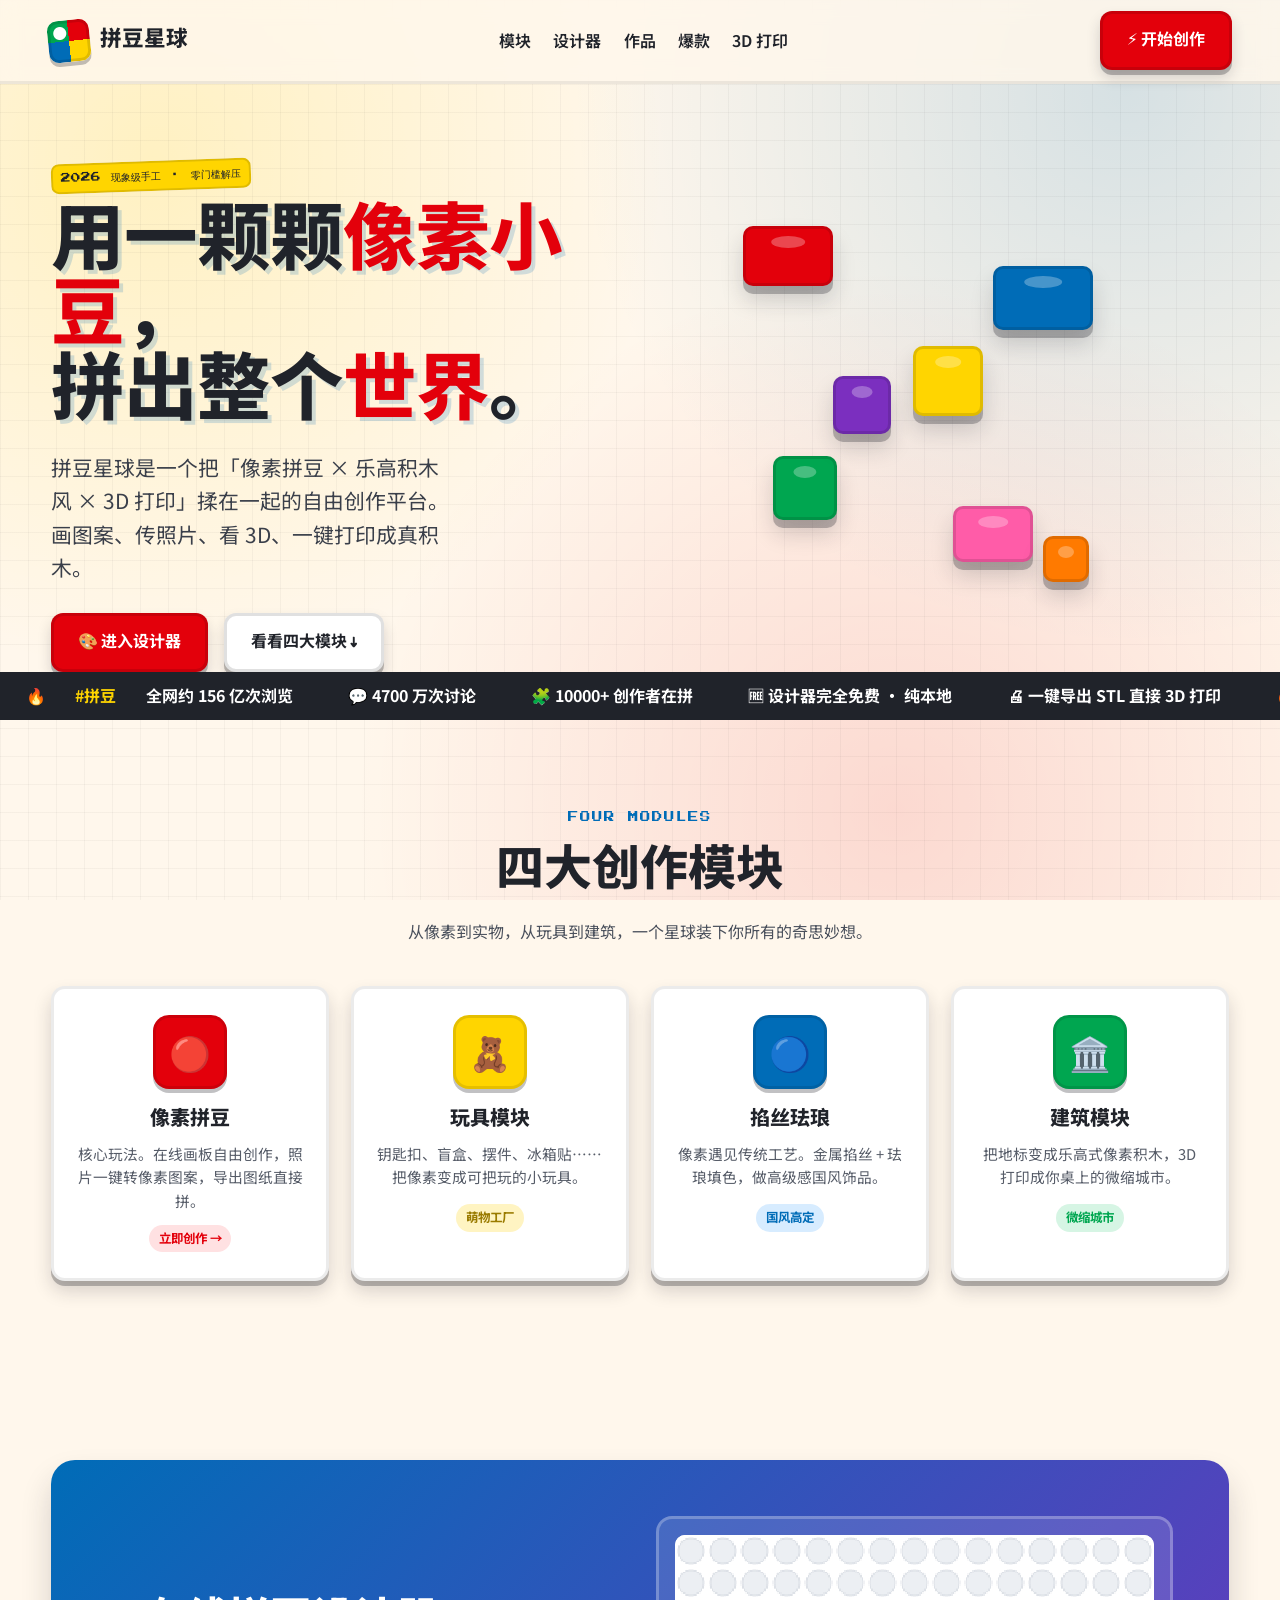
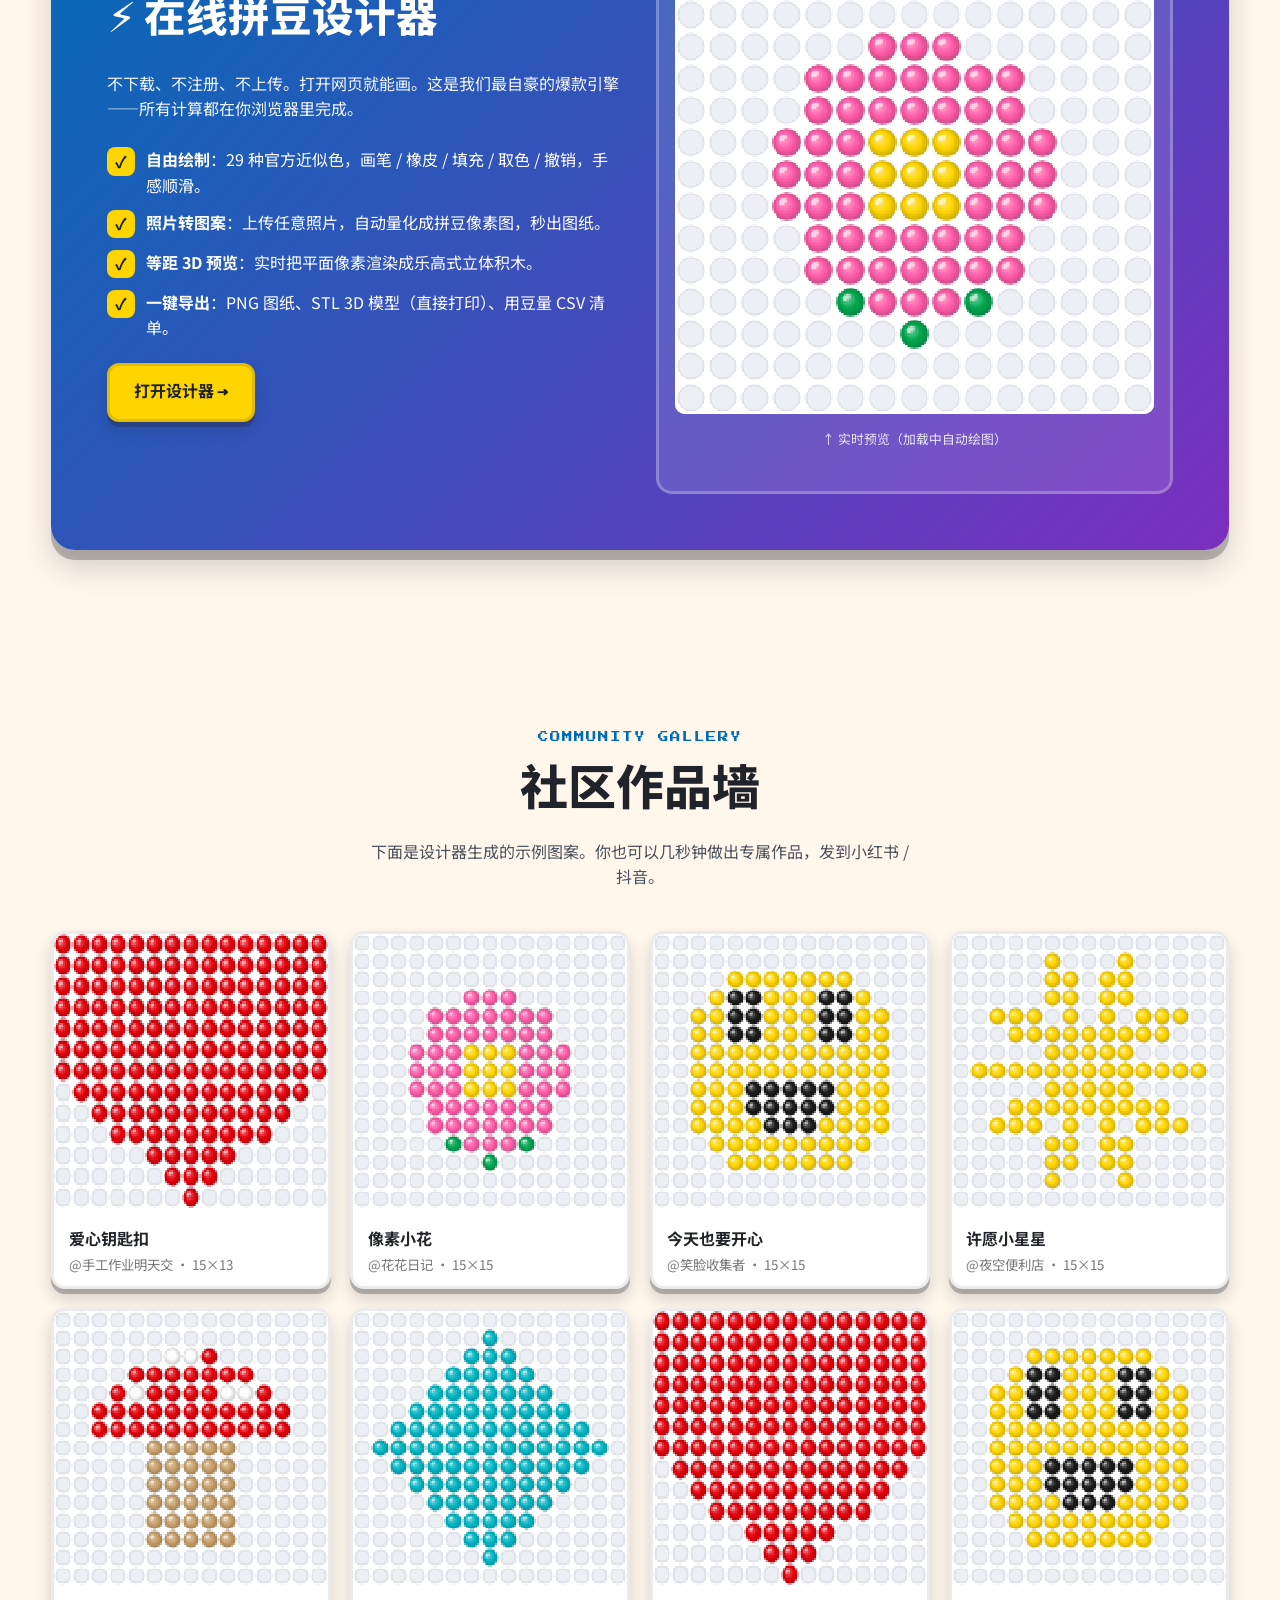
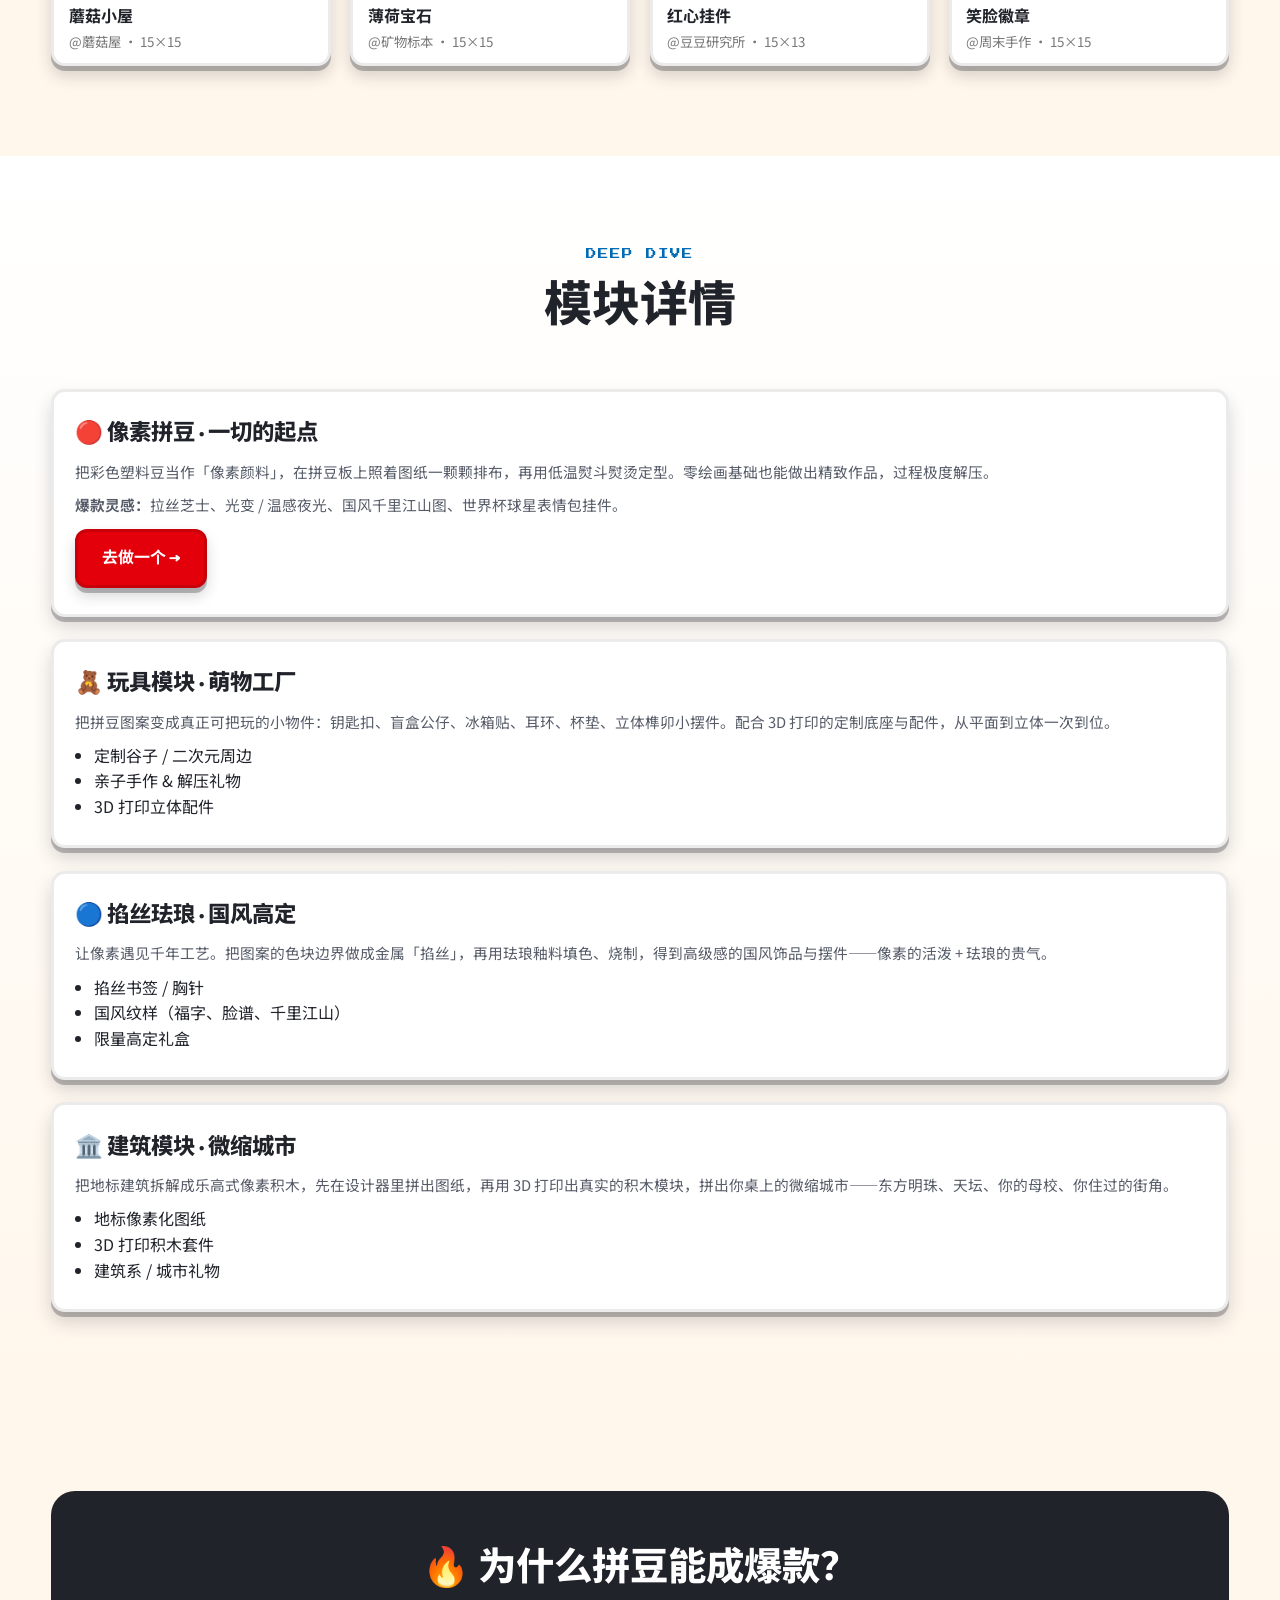
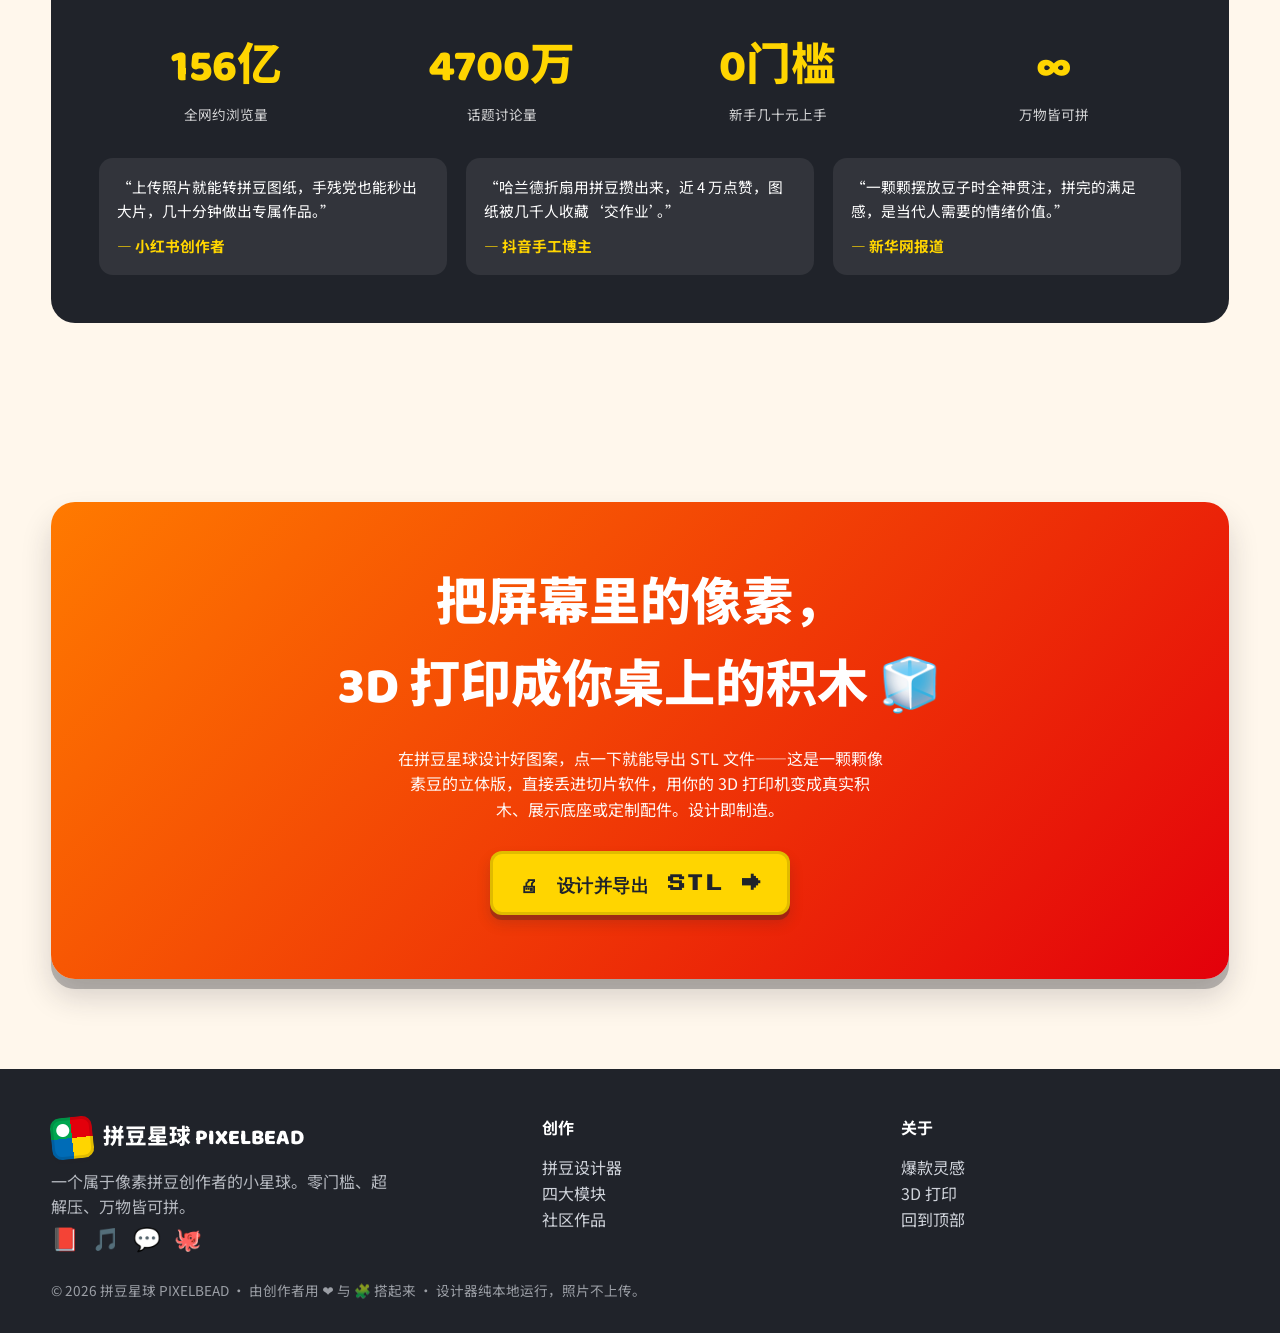
==== index.html @ 4cdd4f9f "add index.html" ====
<!DOCTYPE html>
<html lang="zh-CN">
<head>
<meta charset="UTF-8">
<meta name="viewport" content="width=device-width, initial-scale=1.0">
<title>拼豆星球 PIXELBEAD · 用像素拼出整个世界</title>
<meta name="description" content="拼豆星球是一个像素拼豆 × 乐高积木风 × 3D 打印的创作者社区。在线设计拼豆图案、照片一键转像素、等距 3D 预览、导出 STL 直接 3D 打印。零门槛、超解压、万物皆可拼。">
<link rel="stylesheet" href="assets/css/style.css">
</head>
<body>

<!-- 导航 -->
<nav class="nav">
  <a class="brand" href="#top"><span class="logo"></span>拼豆星球</a>
  <div class="nav-links">
    <a href="#modules">模块</a>
    <a href="#designer">设计器</a>
    <a href="#gallery">作品</a>
    <a href="#buzz">爆款</a>
    <a href="#cta">3D 打印</a>
  </div>
  <a class="btn btn-red" href="designer.html">⚡ 开始创作</a>
</nav>

<!-- HERO -->
<header class="hero" id="top">
  <div class="wrap hero-grid">
    <div>
      <span class="hero-badge">2026 现象级手工 · 零门槛解压</span>
      <h1>用一颗颗<span class="hl">像素小豆</span>，<br>拼出整个<span class="hl">世界</span>。</h1>
      <p class="lead">拼豆星球是一个把「像素拼豆 × 乐高积木风 × 3D 打印」揉在一起的自由创作平台。画图案、传照片、看 3D、一键打印成真积木。</p>
      <div class="hero-cta">
        <a class="btn btn-red" href="designer.html">🎨 进入设计器</a>
        <a class="btn btn-ghost" href="#modules">看看四大模块 ↓</a>
      </div>
    </div>
    <div class="brick-field" aria-hidden="true">
      <div class="brick b1"></div><div class="brick b2"></div><div class="brick b3"></div>
      <div class="brick b4"></div><div class="brick b5"></div><div class="brick b6"></div>
      <div class="brick b7"></div>
    </div>
  </div>
</header>

<!-- 滚动数据条 -->
<div class="marquee">
  <div class="track">
    <span>🔥 <span class="hot">#拼豆</span> 全网约 156 亿次浏览</span>
    <span>💬 4700 万次讨论</span>
    <span>🧩 10000+ 创作者在拼</span>
    <span>🆓 设计器完全免费 · 纯本地</span>
    <span>🖨 一键导出 STL 直接 3D 打印</span>
    <span>🔥 <span class="hot">#拼豆</span> 全网约 156 亿次浏览</span>
    <span>💬 4700 万次讨论</span>
    <span>🧩 10000+ 创作者在拼</span>
    <span>🆓 设计器完全免费 · 纯本地</span>
    <span>🖨 一键导出 STL 直接 3D 打印</span>
  </div>
</div>

<!-- 四大模块 -->
<section id="modules">
  <div class="wrap">
    <div class="sec-head">
      <div class="kicker">FOUR MODULES</div>
      <h2>四大创作模块</h2>
      <p>从像素到实物，从玩具到建筑，一个星球装下你所有的奇思妙想。</p>
    </div>
    <div class="modules">
      <a class="module m-pixel" href="designer.html">
        <div class="ico">🔴</div>
        <h3>像素拼豆</h3>
        <p>核心玩法。在线画板自由创作，照片一键转像素图案，导出图纸直接拼。</p>
        <span class="tag">立即创作 →</span>
      </a>
      <a class="module m-toy" href="#detail-toy">
        <div class="ico">🧸</div>
        <h3>玩具模块</h3>
        <p>钥匙扣、盲盒、摆件、冰箱贴……把像素变成可把玩的小玩具。</p>
        <span class="tag">萌物工厂</span>
      </a>
      <a class="module m-cloisonne" href="#detail-cloisonne">
        <div class="ico">🔵</div>
        <h3>掐丝珐琅</h3>
        <p>像素遇见传统工艺。金属掐丝 + 珐琅填色，做高级感国风饰品。</p>
        <span class="tag">国风高定</span>
      </a>
      <a class="module m-arch" href="#detail-arch">
        <div class="ico">🏛️</div>
        <h3>建筑模块</h3>
        <p>把地标变成乐高式像素积木，3D 打印成你桌上的微缩城市。</p>
        <span class="tag">微缩城市</span>
      </a>
    </div>
  </div>
</section>

<!-- 设计器预告 -->
<section id="designer">
  <div class="wrap">
    <div class="teaser">
      <div>
        <h2>⚡ 在线拼豆设计器</h2>
        <p>不下载、不注册、不上传。打开网页就能画。这是我们最自豪的爆款引擎——所有计算都在你浏览器里完成。</p>
        <ul class="feat">
          <li><span class="ck">✓</span><div><b>自由绘制</b>：29 种官方近似色，画笔 / 橡皮 / 填充 / 取色 / 撤销，手感顺滑。</div></li>
          <li><span class="ck">✓</span><div><b>照片转图案</b>：上传任意照片，自动量化成拼豆像素图，秒出图纸。</div></li>
          <li><span class="ck">✓</span><div><b>等距 3D 预览</b>：实时把平面像素渲染成乐高式立体积木。</div></li>
          <li><span class="ck">✓</span><div><b>一键导出</b>：PNG 图纸、STL 3D 模型（直接打印）、用豆量 CSV 清单。</div></li>
        </ul>
        <a class="btn btn-yellow" href="designer.html" style="margin-top:1.4rem">打开设计器 →</a>
      </div>
      <div class="mock">
        <canvas id="teaserCanvas" width="300" height="300"></canvas>
        <p style="text-align:center;font-size:.8rem;opacity:.85;margin-top:.5rem">↑ 实时预览（加载中自动绘图）</p>
      </div>
    </div>
  </div>
</section>

<!-- 画廊 -->
<section id="gallery">
  <div class="wrap">
    <div class="sec-head">
      <div class="kicker">COMMUNITY GALLERY</div>
      <h2>社区作品墙</h2>
      <p>下面是设计器生成的示例图案。你也可以几秒钟做出专属作品，发到小红书 / 抖音。</p>
    </div>
    <div class="gallery" id="gallery-grid"></div>
  </div>
</section>

<!-- 模块详情 -->
<section id="detail" style="background:linear-gradient(180deg,#fff,#fff7ec);">
  <div class="wrap">
    <div class="sec-head"><div class="kicker">DEEP DIVE</div><h2>模块详情</h2></div>

    <div class="module" id="detail-pixel" style="text-align:left;margin-bottom:1.4rem">
      <h3 style="font-family:var(--font-disp);font-size:1.4rem">🔴 像素拼豆 · 一切的起点</h3>
      <p style="min-height:auto">把彩色塑料豆当作「像素颜料」，在拼豆板上照着图纸一颗颗排布，再用低温熨斗熨烫定型。零绘画基础也能做出精致作品，过程极度解压。</p>
      <p style="min-height:auto;margin-top:.6rem"><b>爆款灵感：</b>拉丝芝士、光变 / 温感夜光、国风千里江山图、世界杯球星表情包挂件。</p>
      <a class="btn btn-red" href="designer.html" style="margin-top:.8rem">去做一个 →</a>
    </div>

    <div class="module" id="detail-toy" style="text-align:left;margin-bottom:1.4rem">
      <h3 style="font-family:var(--font-disp);font-size:1.4rem">🧸 玩具模块 · 萌物工厂</h3>
      <p style="min-height:auto">把拼豆图案变成真正可把玩的小物件：钥匙扣、盲盒公仔、冰箱贴、耳环、杯垫、立体榫卯小摆件。配合 3D 打印的定制底座与配件，从平面到立体一次到位。</p>
      <ul style="margin:.6rem 0 0 1.2rem"><li>定制谷子 / 二次元周边</li><li>亲子手作 & 解压礼物</li><li>3D 打印立体配件</li></ul>
    </div>

    <div class="module" id="detail-cloisonne" style="text-align:left;margin-bottom:1.4rem">
      <h3 style="font-family:var(--font-disp);font-size:1.4rem">🔵 掐丝珐琅 · 国风高定</h3>
      <p style="min-height:auto">让像素遇见千年工艺。把图案的色块边界做成金属「掐丝」，再用珐琅釉料填色、烧制，得到高级感的国风饰品与摆件——像素的活泼 + 珐琅的贵气。</p>
      <ul style="margin:.6rem 0 0 1.2rem"><li>掐丝书签 / 胸针</li><li>国风纹样（福字、脸谱、千里江山）</li><li>限量高定礼盒</li></ul>
    </div>

    <div class="module" id="detail-arch" style="text-align:left">
      <h3 style="font-family:var(--font-disp);font-size:1.4rem">🏛️ 建筑模块 · 微缩城市</h3>
      <p style="min-height:auto">把地标建筑拆解成乐高式像素积木，先在设计器里拼出图纸，再用 3D 打印出真实的积木模块，拼出你桌上的微缩城市——东方明珠、天坛、你的母校、你住过的街角。</p>
      <ul style="margin:.6rem 0 0 1.2rem"><li>地标像素化图纸</li><li>3D 打印积木套件</li><li>建筑系 / 城市礼物</li></ul>
    </div>
  </div>
</section>

<!-- 社媒爆款 -->
<section id="buzz">
  <div class="wrap">
    <div class="buzz">
      <h2>🔥 为什么拼豆能成爆款？</h2>
      <div class="stats">
        <div><div class="num">156亿</div><div class="lbl">全网约浏览量</div></div>
        <div><div class="num">4700万</div><div class="lbl">话题讨论量</div></div>
        <div><div class="num">0门槛</div><div class="lbl">新手几十元上手</div></div>
        <div><div class="num">∞</div><div class="lbl">万物皆可拼</div></div>
      </div>
      <div class="quotes">
        <div class="quote">“上传照片就能转拼豆图纸，手残党也能秒出大片，几十分钟做出专属作品。”<div class="who">— 小红书创作者</div></div>
        <div class="quote">“哈兰德折扇用拼豆攒出来，近 4 万点赞，图纸被几千人收藏‘交作业’。”<div class="who">— 抖音手工博主</div></div>
        <div class="quote">“一颗颗摆放豆子时全神贯注，拼完的满足感，是当代人需要的情绪价值。”<div class="who">— 新华网报道</div></div>
      </div>
    </div>
  </div>
</section>

<!-- CTA / 3D 打印 -->
<section id="cta" class="cta">
  <div class="wrap">
    <div class="cta-box">
      <h2>把屏幕里的像素，<br>3D 打印成你桌上的积木 🧊</h2>
      <p>在拼豆星球设计好图案，点一下就能导出 STL 文件——这是一颗颗像素豆的立体版，直接丢进切片软件，用你的 3D 打印机变成真实积木、展示底座或定制配件。设计即制造。</p>
      <a class="btn btn-yellow btn-pixel" href="designer.html">🖨 设计并导出 STL →</a>
    </div>
  </div>
</section>

<!-- 页脚 -->
<footer>
  <div class="wrap foot-grid">
    <div>
      <div class="brand" style="color:#fff;margin-bottom:.6rem"><span class="logo"></span>拼豆星球 PIXELBEAD</div>
      <p style="max-width:38ch;opacity:.85">一个属于像素拼豆创作者的小星球。零门槛、超解压、万物皆可拼。</p>
      <div class="foot-social"><span>📕</span><span>🎵</span><span>💬</span><span>🐙</span></div>
    </div>
    <div>
      <h4>创作</h4>
      <p><a href="designer.html">拼豆设计器</a></p>
      <p><a href="#modules">四大模块</a></p>
      <p><a href="#gallery">社区作品</a></p>
    </div>
    <div>
      <h4>关于</h4>
      <p><a href="#buzz">爆款灵感</a></p>
      <p><a href="#cta">3D 打印</a></p>
      <p><a href="#top">回到顶部</a></p>
    </div>
  </div>
  <div class="wrap"><p class="small">© 2026 拼豆星球 PIXELBEAD · 由创作者用 ❤ 与 🧩 搭起来 · 设计器纯本地运行，照片不上传。</p></div>
</footer>

<script src="assets/js/bead-core.js"></script>
<script src="assets/js/patterns.js"></script>
<script src="assets/js/main.js"></script>
</body>
</html>
---- assets/css/style.css ----
/* =========================================================
   拼豆星球 PIXELBEAD — 乐高积木风主题
   ========================================================= */
@import url('https://fonts.googleapis.com/css2?family=Baloo+2:wght@500;600;700;800&family=Noto+Sans+SC:wght@400;500;700;900&family=Press+Start+2P&display=swap');

:root{
  /* 积木主色板 */
  --brick-red:    #E3000B;
  --brick-yellow: #FFD500;
  --brick-blue:   #006CB7;
  --brick-green:  #00A650;
  --brick-orange: #FF7A00;
  --brick-pink:   #FF5CA8;
  --brick-purple: #7B2FBF;
  --brick-cyan:   #00B6C4;
  --ink:          #20232A;
  --paper:        #FFF7EC;
  --paper-2:      #FFEFD6;
  --cream:        #FFF1D6;
  --shadow:       rgba(32,35,42,.18);
  --shadow-hard:  rgba(32,35,42,.28);

  --radius: 14px;
  --font-disp: 'Baloo 2','Noto Sans SC',system-ui,sans-serif;
  --font-body: 'Noto Sans SC',system-ui,'PingFang SC','Microsoft YaHei',sans-serif;
  --font-pixel: 'Press Start 2P',monospace;
}

*{ box-sizing:border-box; margin:0; padding:0; }
html{ scroll-behavior:smooth; }
body{
  font-family:var(--font-body);
  color:var(--ink);
  background:
    radial-gradient(circle at 12% 18%, rgba(255,213,0,.18), transparent 38%),
    radial-gradient(circle at 88% 10%, rgba(0,108,183,.16), transparent 40%),
    radial-gradient(circle at 70% 90%, rgba(227,0,11,.12), transparent 45%),
    var(--paper);
  background-attachment:fixed;
  line-height:1.6;
  overflow-x:hidden;
}
/* 像素网格底纹 */
body::before{
  content:"";
  position:fixed; inset:0; z-index:-1; pointer-events:none;
  background-image:
    linear-gradient(rgba(32,35,42,.04) 1px, transparent 1px),
    linear-gradient(90deg, rgba(32,35,42,.04) 1px, transparent 1px);
  background-size:28px 28px;
}

a{ color:inherit; text-decoration:none; }
img{ max-width:100%; display:block; }

/* ---------- 通用积木块 ---------- */
.block{
  background:var(--brick-red);
  border-radius:var(--radius);
  border:3px solid rgba(0,0,0,.10);
  box-shadow: 0 6px 0 var(--shadow-hard), 0 10px 18px var(--shadow);
  position:relative;
}
/* 乐高凸点 */
.stud::before, .stud::after{
  content:""; position:absolute; top:8px; width:18px; height:18px;
  background:rgba(255,255,255,.30); border-radius:50%;
  box-shadow:inset 0 2px 3px rgba(0,0,0,.18);
}
.stud::before{ left:18px; } .stud::after{ right:18px; }

/* ---------- 按钮 ---------- */
.btn{
  display:inline-flex; align-items:center; gap:.5em;
  font-family:var(--font-disp); font-weight:700; font-size:1rem;
  padding:.85em 1.5em; border-radius:12px; cursor:pointer;
  border:3px solid rgba(0,0,0,.12); color:#fff;
  background:var(--brick-blue);
  box-shadow:0 5px 0 var(--shadow-hard), 0 8px 14px var(--shadow);
  transition:transform .08s ease, box-shadow .08s ease;
  user-select:none;
}
.btn:hover{ transform:translateY(-2px); }
.btn:active{ transform:translateY(4px); box-shadow:0 1px 0 var(--shadow-hard), 0 3px 6px var(--shadow); }
.btn-red{ background:var(--brick-red); }
.btn-yellow{ background:var(--brick-yellow); color:var(--ink); }
.btn-green{ background:var(--brick-green); }
.btn-orange{ background:var(--brick-orange); }
.btn-ghost{ background:#fff; color:var(--ink); }
.btn-pixel{ font-family:var(--font-pixel); font-size:.72rem; letter-spacing:.5px; }

/* ---------- 导航 ---------- */
.nav{
  position:sticky; top:0; z-index:50;
  display:flex; align-items:center; justify-content:space-between;
  padding:.7rem clamp(1rem,4vw,3rem);
  background:rgba(255,247,236,.85); backdrop-filter:blur(10px);
  border-bottom:3px solid rgba(32,35,42,.08);
}
.brand{ display:flex; align-items:center; gap:.6rem; font-family:var(--font-disp); font-weight:800; font-size:1.35rem; }
.brand .logo{
  width:42px; height:42px; border-radius:10px;
  background:
    radial-gradient(circle at 30% 30%, #fff 0 6px, transparent 7px),
    conic-gradient(var(--brick-red) 0 25%, var(--brick-yellow) 0 50%, var(--brick-blue) 0 75%, var(--brick-green) 0);
  box-shadow:0 4px 0 var(--shadow-hard), inset 0 0 0 3px rgba(0,0,0,.12);
  transform:rotate(-6deg);
}
.nav-links{ display:flex; align-items:center; gap:1.4rem; font-weight:600; }
.nav-links a{ position:relative; padding:.3rem 0; }
.nav-links a:hover{ color:var(--brick-red); }
.nav-toggle{ display:none; }

/* ---------- 容器 ---------- */
.wrap{ width:min(1180px,92vw); margin:0 auto; }
section{ padding:clamp(3rem,7vw,6rem) 0; }

/* ---------- HERO ---------- */
.hero{ position:relative; overflow:hidden; padding-top:clamp(3rem,6vw,5rem); }
.hero-grid{
  display:grid; grid-template-columns:1.1fr .9fr; gap:2rem; align-items:center;
}
.hero h1{
  font-family:var(--font-disp); font-weight:800;
  font-size:clamp(2.6rem,6vw,4.6rem); line-height:1.02; letter-spacing:-1px;
  text-shadow:4px 4px 0 rgba(0,108,183,.18);
}
.hero h1 .hl{ color:var(--brick-red); }
.hero p.lead{ font-size:clamp(1.05rem,2vw,1.3rem); margin:1.2rem 0 1.8rem; color:#3a3f4a; max-width:34ch; }
.hero-cta{ display:flex; gap:1rem; flex-wrap:wrap; }
.hero-badge{
  display:inline-block; font-family:var(--font-pixel); font-size:.62rem;
  background:var(--brick-yellow); color:var(--ink); padding:.5em .8em; border-radius:8px;
  border:2px solid rgba(0,0,0,.12); transform:rotate(-2deg); margin-bottom:1rem;
}

/* 漂浮积木 */
.brick-field{ position:relative; height:420px; }
.brick{ position:absolute; border-radius:10px; border:3px solid rgba(0,0,0,.12);
  box-shadow:0 8px 0 var(--shadow-hard), 0 14px 22px var(--shadow); }
.brick::after{ content:""; position:absolute; top:7px; left:50%; transform:translateX(-50%);
  width:40%; height:12px; background:rgba(255,255,255,.28); border-radius:50%; }
.b1{ width:90px; height:60px; background:var(--brick-red); top:20px; left:30px; animation:float1 6s ease-in-out infinite; }
.b2{ width:70px; height:70px; background:var(--brick-yellow); top:140px; left:200px; animation:float2 7s ease-in-out infinite; }
.b3{ width:100px; height:64px; background:var(--brick-blue); top:60px; left:280px; animation:float1 5.5s ease-in-out infinite reverse; }
.b4{ width:64px; height:64px; background:var(--brick-green); top:250px; left:60px; animation:float2 6.5s ease-in-out infinite; }
.b5{ width:80px; height:56px; background:var(--brick-pink); top:300px; left:240px; animation:float1 6.8s ease-in-out infinite; }
.b6{ width:58px; height:58px; background:var(--brick-purple); top:170px; left:120px; animation:float2 5s ease-in-out infinite reverse; }
.b7{ width:46px; height:46px; background:var(--brick-orange); top:330px; left:330px; animation:float1 7.5s ease-in-out infinite; }
@keyframes float1{ 0%,100%{ transform:translateY(0) rotate(-4deg);} 50%{ transform:translateY(-22px) rotate(4deg);} }
@keyframes float2{ 0%,100%{ transform:translateY(0) rotate(3deg);} 50%{ transform:translateY(18px) rotate(-5deg);} }

/* 滚动数据条 */
.marquee{ background:var(--ink); color:#fff; overflow:hidden; padding:.7rem 0; white-space:nowrap; }
.marquee .track{ display:inline-block; animation:scroll 22s linear infinite; font-weight:700; }
.marquee .track span{ margin:0 1.6rem; }
.marquee .hot{ color:var(--brick-yellow); }
@keyframes scroll{ from{ transform:translateX(0);} to{ transform:translateX(-50%);} }

/* ---------- 区块标题 ---------- */
.sec-head{ text-align:center; margin-bottom:2.6rem; }
.sec-head .kicker{ font-family:var(--font-pixel); font-size:.66rem; color:var(--brick-blue); letter-spacing:1px; }
.sec-head h2{ font-family:var(--font-disp); font-weight:800; font-size:clamp(1.9rem,4vw,3rem); margin:.5rem 0; }
.sec-head p{ color:#4a505c; max-width:60ch; margin:.4rem auto 0; }

/* ---------- 模块卡片 ---------- */
.modules{ display:grid; grid-template-columns:repeat(4,1fr); gap:1.4rem; }
.module{
  background:#fff; border-radius:var(--radius); border:3px solid rgba(0,0,0,.08);
  padding:1.6rem 1.3rem; text-align:center; cursor:pointer;
  box-shadow:0 5px 0 var(--shadow-hard), 0 10px 18px var(--shadow);
  transition:transform .15s ease, box-shadow .15s ease;
  position:relative; overflow:hidden;
}
.module:hover{ transform:translateY(-6px) rotate(-.6deg); }
.module .ico{ width:74px; height:74px; margin:0 auto .9rem; border-radius:16px; display:grid; place-items:center;
  font-size:2.1rem; box-shadow:0 4px 0 var(--shadow-hard), inset 0 0 0 3px rgba(0,0,0,.10); }
.module h3{ font-family:var(--font-disp); font-weight:800; font-size:1.25rem; margin-bottom:.4rem; }
.module p{ font-size:.92rem; color:#565c68; min-height:3.4em; }
.module .tag{ display:inline-block; margin-top:.8rem; font-size:.78rem; font-weight:700; padding:.3em .8em; border-radius:20px; }
.m-pixel  .ico{ background:var(--brick-red); color:#fff; }   .m-pixel  .tag{ background:#ffe1e2; color:var(--brick-red); }
.m-toy    .ico{ background:var(--brick-yellow); color:var(--ink);} .m-toy    .tag{ background:#fff4c2; color:#9a7b00; }
.m-cloisonne .ico{ background:var(--brick-blue); color:#fff; }  .m-cloisonne .tag{ background:#d7ecff; color:var(--brick-blue); }
.m-arch   .ico{ background:var(--brick-green); color:#fff; }   .m-arch   .tag{ background:#d6f5e4; color:var(--brick-green); }

/* ---------- 设计器预告 ---------- */
.teaser{ background:linear-gradient(135deg,var(--brick-blue),var(--brick-purple)); color:#fff; border-radius:24px;
  padding:clamp(2rem,5vw,3.5rem); display:grid; grid-template-columns:1fr 1fr; gap:2rem; align-items:center;
  box-shadow:0 10px 0 var(--shadow-hard), 0 18px 30px var(--shadow); }
.teaser h2{ font-family:var(--font-disp); font-weight:800; font-size:clamp(1.8rem,3.5vw,2.6rem); }
.teaser p{ margin:1rem 0 1.6rem; opacity:.95; }
.teaser .feat{ list-style:none; display:grid; gap:.7rem; }
.teaser .feat li{ display:flex; gap:.7rem; align-items:flex-start; }
.teaser .feat .ck{ background:var(--brick-yellow); color:var(--ink); border-radius:8px; padding:.1em .5em; font-weight:800; }
.teaser .mock{ background:rgba(255,255,255,.12); border-radius:16px; padding:1rem; border:3px solid rgba(255,255,255,.25); }
.teaser .mock canvas{ width:100%; border-radius:10px; background:#fff; image-rendering:pixelated; }

/* ---------- 画廊 ---------- */
.gallery{ display:grid; grid-template-columns:repeat(4,1fr); gap:1.2rem; }
.art-card{ background:#fff; border-radius:14px; border:3px solid rgba(0,0,0,.08); overflow:hidden;
  box-shadow:0 5px 0 var(--shadow-hard), 0 10px 16px var(--shadow); transition:transform .15s ease; }
.art-card:hover{ transform:translateY(-5px) rotate(.5deg); }
.art-card canvas{ width:100%; image-rendering:pixelated; background:#fafafa; aspect-ratio:1; }
.art-card .meta{ padding:.7rem .9rem; }
.art-card .meta b{ font-family:var(--font-disp); }
.art-card .meta small{ color:#777; display:block; }

/* ---------- 社媒爆款条 ---------- */
.buzz{ background:var(--ink); color:#fff; border-radius:24px; padding:clamp(2rem,5vw,3rem); }
.buzz h2{ font-family:var(--font-disp); font-weight:800; font-size:clamp(1.7rem,3.5vw,2.4rem); text-align:center; }
.buzz .stats{ display:grid; grid-template-columns:repeat(4,1fr); gap:1.4rem; margin:2rem 0; text-align:center; }
.buzz .stats .num{ font-family:var(--font-disp); font-weight:800; font-size:clamp(1.8rem,4vw,2.8rem); color:var(--brick-yellow); }
.buzz .stats .lbl{ font-size:.85rem; opacity:.8; }
.buzz .quotes{ display:grid; grid-template-columns:repeat(3,1fr); gap:1.2rem; }
.quote{ background:rgba(255,255,255,.08); border-radius:14px; padding:1.1rem; font-size:.92rem; }
.quote .who{ margin-top:.7rem; font-weight:700; color:var(--brick-yellow); }

/* ---------- CTA / 3D打印 ---------- */
.cta{ text-align:center; }
.cta-box{ background:linear-gradient(135deg,var(--brick-orange),var(--brick-red)); color:#fff; border-radius:24px;
  padding:clamp(2.4rem,6vw,4rem); box-shadow:0 10px 0 var(--shadow-hard), 0 18px 30px var(--shadow); }
.cta-box h2{ font-family:var(--font-disp); font-weight:800; font-size:clamp(2rem,4.5vw,3.2rem); }
.cta-box p{ max-width:54ch; margin:1rem auto 1.8rem; opacity:.96; }
.cta-box .btn-yellow{ font-size:1.1rem; }

/* ---------- 页脚 ---------- */
footer{ background:var(--ink); color:#cfd3da; padding:3rem 0 2rem; }
.foot-grid{ display:grid; grid-template-columns:1.4fr 1fr 1fr; gap:2rem; }
footer h4{ color:#fff; font-family:var(--font-disp); margin-bottom:.8rem; }
footer a:hover{ color:var(--brick-yellow); }
footer .small{ font-size:.85rem; opacity:.7; margin-top:1.5rem; }
.foot-social{ display:flex; gap:.8rem; font-size:1.4rem; }

/* =========================================================
   设计器页面 designer.html
   ========================================================= */
.designer-nav{ position:sticky; top:0; z-index:30; display:flex; align-items:center; justify-content:space-between;
  padding:.7rem clamp(1rem,3vw,2rem); background:rgba(255,247,236,.92); backdrop-filter:blur(8px);
  border-bottom:3px solid rgba(32,35,42,.08); }
.designer-wrap{ display:grid; grid-template-columns:230px 1fr 320px; gap:1.2rem; padding:1.2rem clamp(1rem,3vw,2rem) 3rem; align-items:start; }
.panel{ background:#fff; border-radius:14px; border:3px solid rgba(0,0,0,.08); padding:1rem;
  box-shadow:0 4px 0 var(--shadow-hard), 0 8px 14px var(--shadow); }
.panel h4{ font-family:var(--font-disp); font-weight:800; font-size:1.05rem; margin-bottom:.7rem; display:flex; align-items:center; gap:.4rem; }
.tool-row{ display:grid; grid-template-columns:repeat(3,1fr); gap:.5rem; margin-bottom:.9rem; }
.tool{ display:flex; flex-direction:column; align-items:center; gap:.2rem; padding:.55rem .2rem; border-radius:10px;
  border:2px solid rgba(0,0,0,.12); background:var(--paper); cursor:pointer; font-size:.72rem; font-weight:700; transition:.1s; }
.tool:hover{ background:var(--paper-2); }
.tool.active{ background:var(--brick-blue); color:#fff; border-color:rgba(0,0,0,.2); }
.tool .gi{ font-size:1.2rem; }

.palette{ display:grid; grid-template-columns:repeat(7,1fr); gap:.35rem; }
.swatch{ aspect-ratio:1; border-radius:8px; cursor:pointer; border:2px solid rgba(0,0,0,.18);
  box-shadow:inset 0 -3px 0 rgba(0,0,0,.18), inset 0 2px 2px rgba(255,255,255,.4); position:relative; }
.swatch.active{ outline:3px solid var(--ink); outline-offset:1px; transform:scale(1.06); }

.preset-row{ display:flex; flex-wrap:wrap; gap:.4rem; }
.preset-chip{ font-size:.74rem; font-weight:700; padding:.35em .7em; border-radius:20px; border:2px solid rgba(0,0,0,.12);
  background:var(--paper); cursor:pointer; }
.preset-chip:hover{ background:var(--brick-yellow); }

.canvas-stage{ background:#fff; border-radius:14px; border:3px solid rgba(0,0,0,.1); padding:1rem;
  box-shadow:0 4px 0 var(--shadow-hard), 0 8px 14px var(--shadow); display:flex; flex-direction:column; align-items:center; gap:.8rem; }
#beadCanvas{ image-rendering:pixelated; border-radius:8px; background:
  repeating-conic-gradient(#f3f3f3 0 25%, #fff 0 50%) 0 0/28px 28px; cursor:crosshair; touch-action:none; max-width:100%; }
.stage-tools{ display:flex; gap:.6rem; flex-wrap:wrap; align-items:center; justify-content:center; }
.mini-select{ font-family:var(--font-body); font-weight:700; padding:.4em .6em; border-radius:8px; border:2px solid rgba(0,0,0,.15); background:#fff; }

.export-list{ display:grid; gap:.6rem; }
.export-btn{ width:100%; text-align:left; display:flex; justify-content:space-between; align-items:center;
  padding:.7em .9em; border-radius:10px; border:2px solid rgba(0,0,0,.12); background:var(--paper); cursor:pointer; font-weight:700; }
.export-btn:hover{ background:var(--brick-green); color:#fff; }
.export-btn small{ opacity:.7; font-weight:500; }

.stat-grid{ display:grid; grid-template-columns:1fr 1fr; gap:.6rem; margin-bottom:1rem; }
.stat{ background:var(--paper); border-radius:10px; padding:.7rem; text-align:center; border:2px solid rgba(0,0,0,.08); }
.stat .n{ font-family:var(--font-disp); font-weight:800; font-size:1.4rem; color:var(--brick-red); }
.stat .l{ font-size:.74rem; color:#666; }

#isoCanvas{ width:100%; background:linear-gradient(180deg,#fbfbff,#eef1f6); border-radius:10px; border:2px solid rgba(0,0,0,.08); }

.bead-table{ width:100%; border-collapse:collapse; font-size:.8rem; margin-top:.6rem; }
.bead-table th,.bead-table td{ padding:.35em .4em; text-align:left; border-bottom:1px solid #eee; }
.bead-table .dot{ display:inline-block; width:12px; height:12px; border-radius:3px; margin-right:.4em; vertical-align:-1px; border:1px solid rgba(0,0,0,.2); }
.hidden-file{ display:none; }

.hint{ font-size:.8rem; color:#777; margin-top:.4rem; }
.toast{ position:fixed; bottom:24px; left:50%; transform:translateX(-50%) translateY(20px); background:var(--ink); color:#fff;
  padding:.8em 1.4em; border-radius:12px; font-weight:700; opacity:0; transition:.25s; z-index:99; pointer-events:none; }
.toast.show{ opacity:1; transform:translateX(-50%) translateY(0); }

/* ---------- 响应式 ---------- */
@media(max-width:960px){
  .hero-grid{ grid-template-columns:1fr; }
  .brick-field{ height:300px; }
  .modules{ grid-template-columns:repeat(2,1fr); }
  .gallery{ grid-template-columns:repeat(2,1fr); }
  .buzz .stats{ grid-template-columns:repeat(2,1fr); }
  .buzz .quotes{ grid-template-columns:1fr; }
  .teaser{ grid-template-columns:1fr; }
  .designer-wrap{ grid-template-columns:1fr; }
  .foot-grid{ grid-template-columns:1fr; }
}
@media(max-width:560px){
  .nav-links{ display:none; }
  .modules{ grid-template-columns:1fr; }
  .gallery{ grid-template-columns:1fr 1fr; }
}

/* 滚动揭示动画 */
.reveal{ opacity:0; transform:translateY(26px); transition:opacity .6s ease, transform .6s ease; }
.reveal.in{ opacity:1; transform:none; }
@media (prefers-reduced-motion: reduce){ .reveal{ opacity:1; transform:none; } }
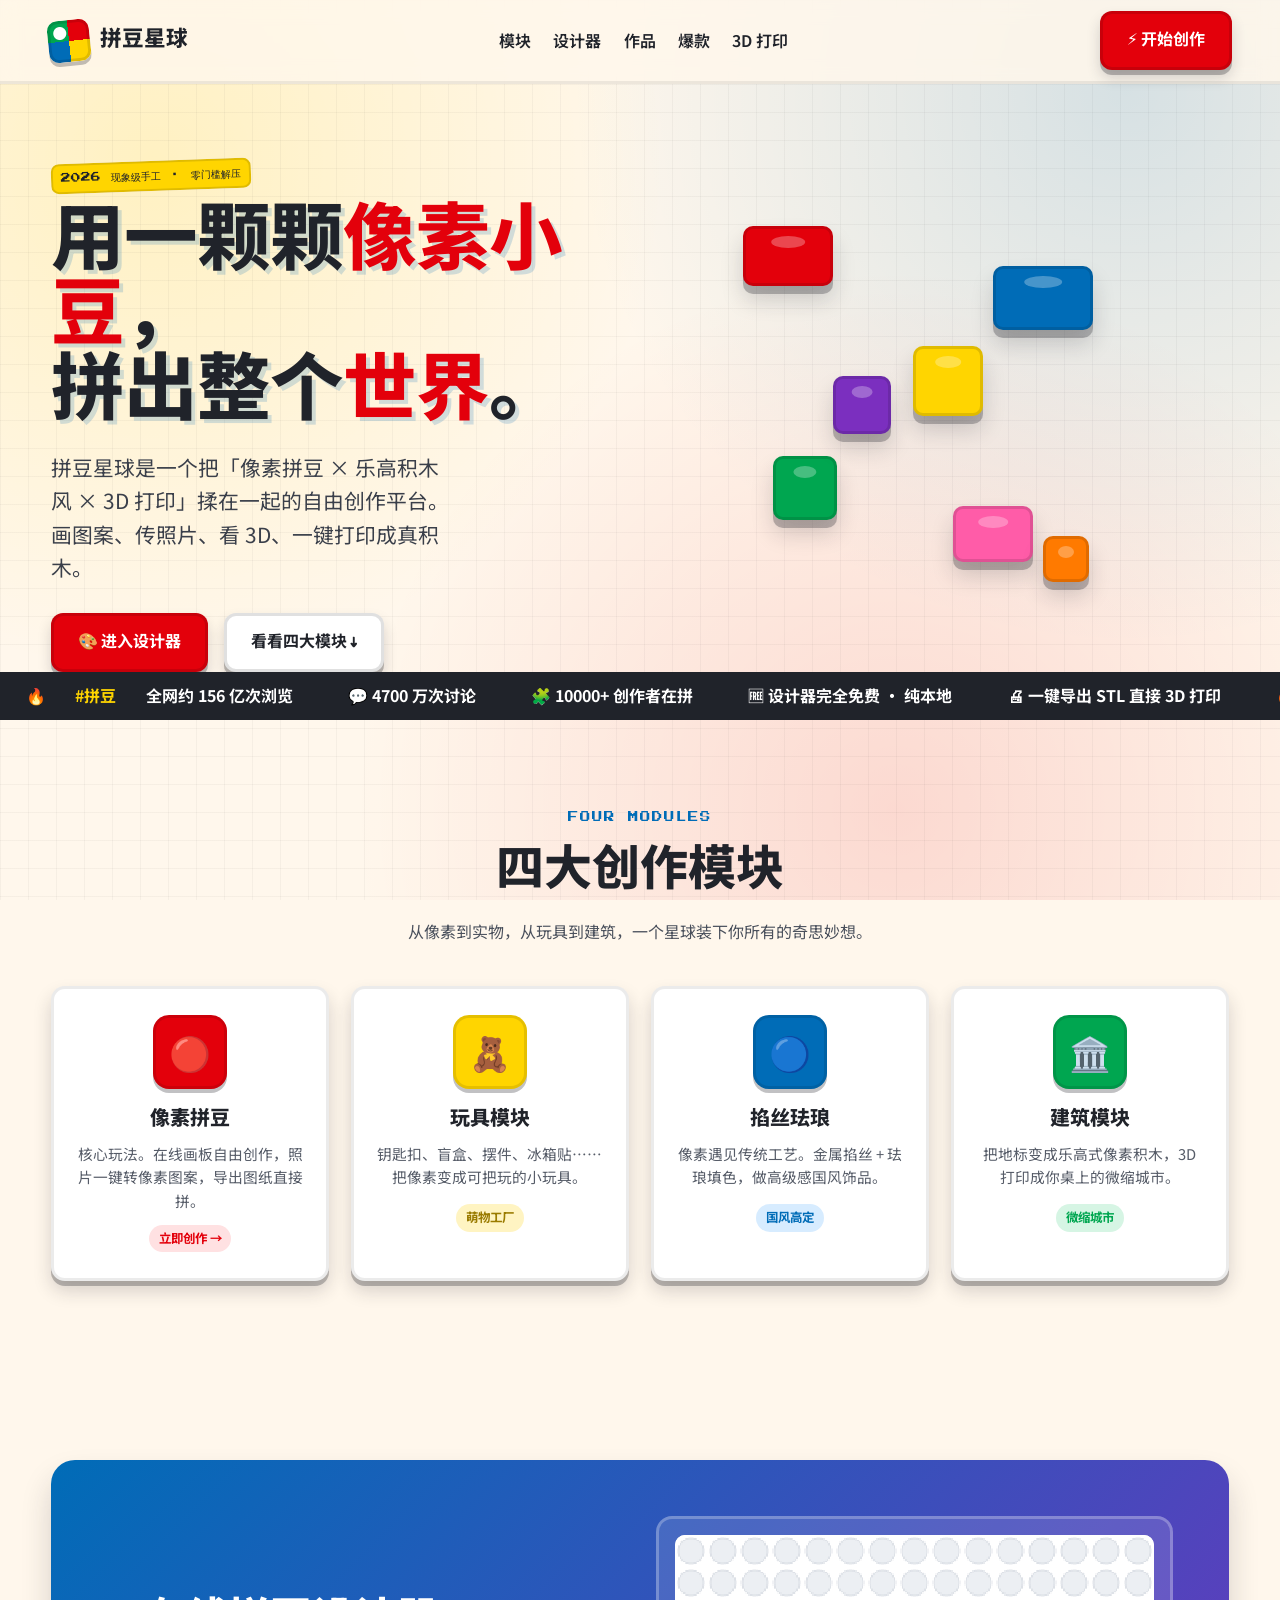
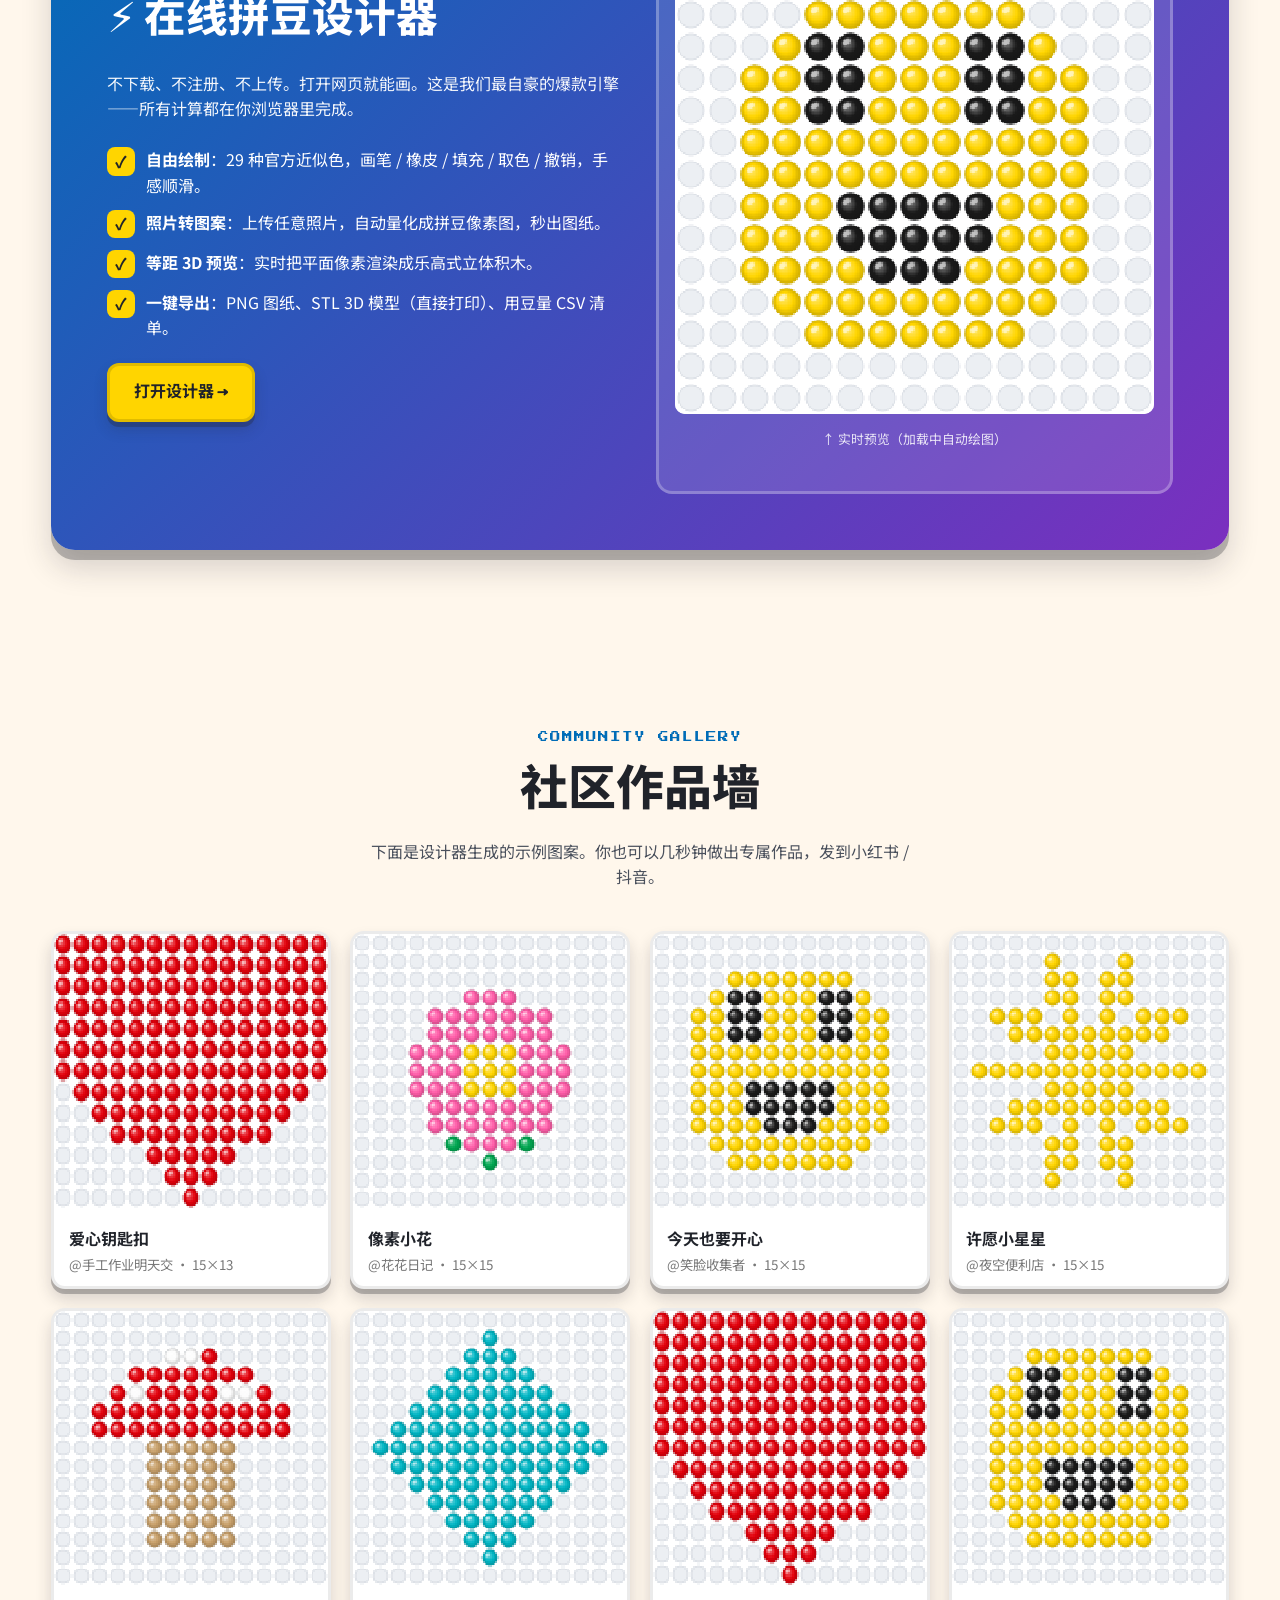
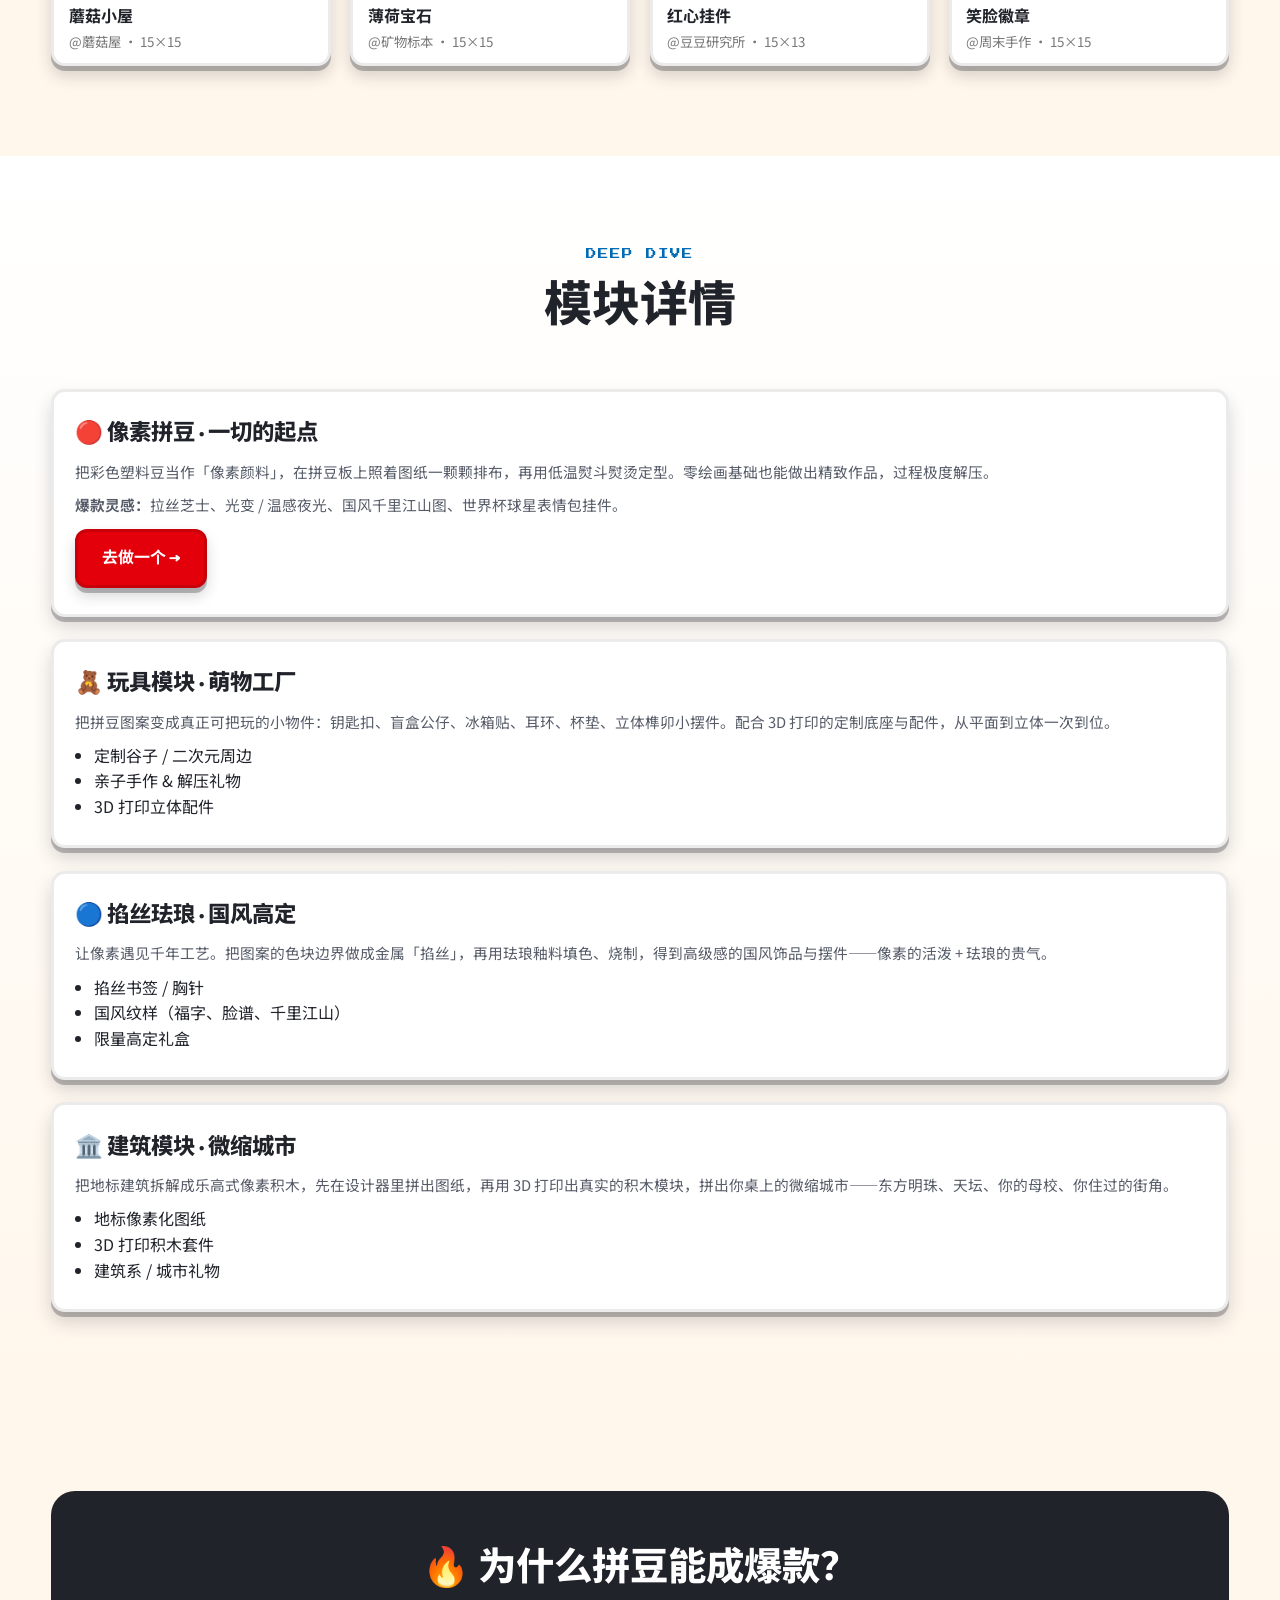
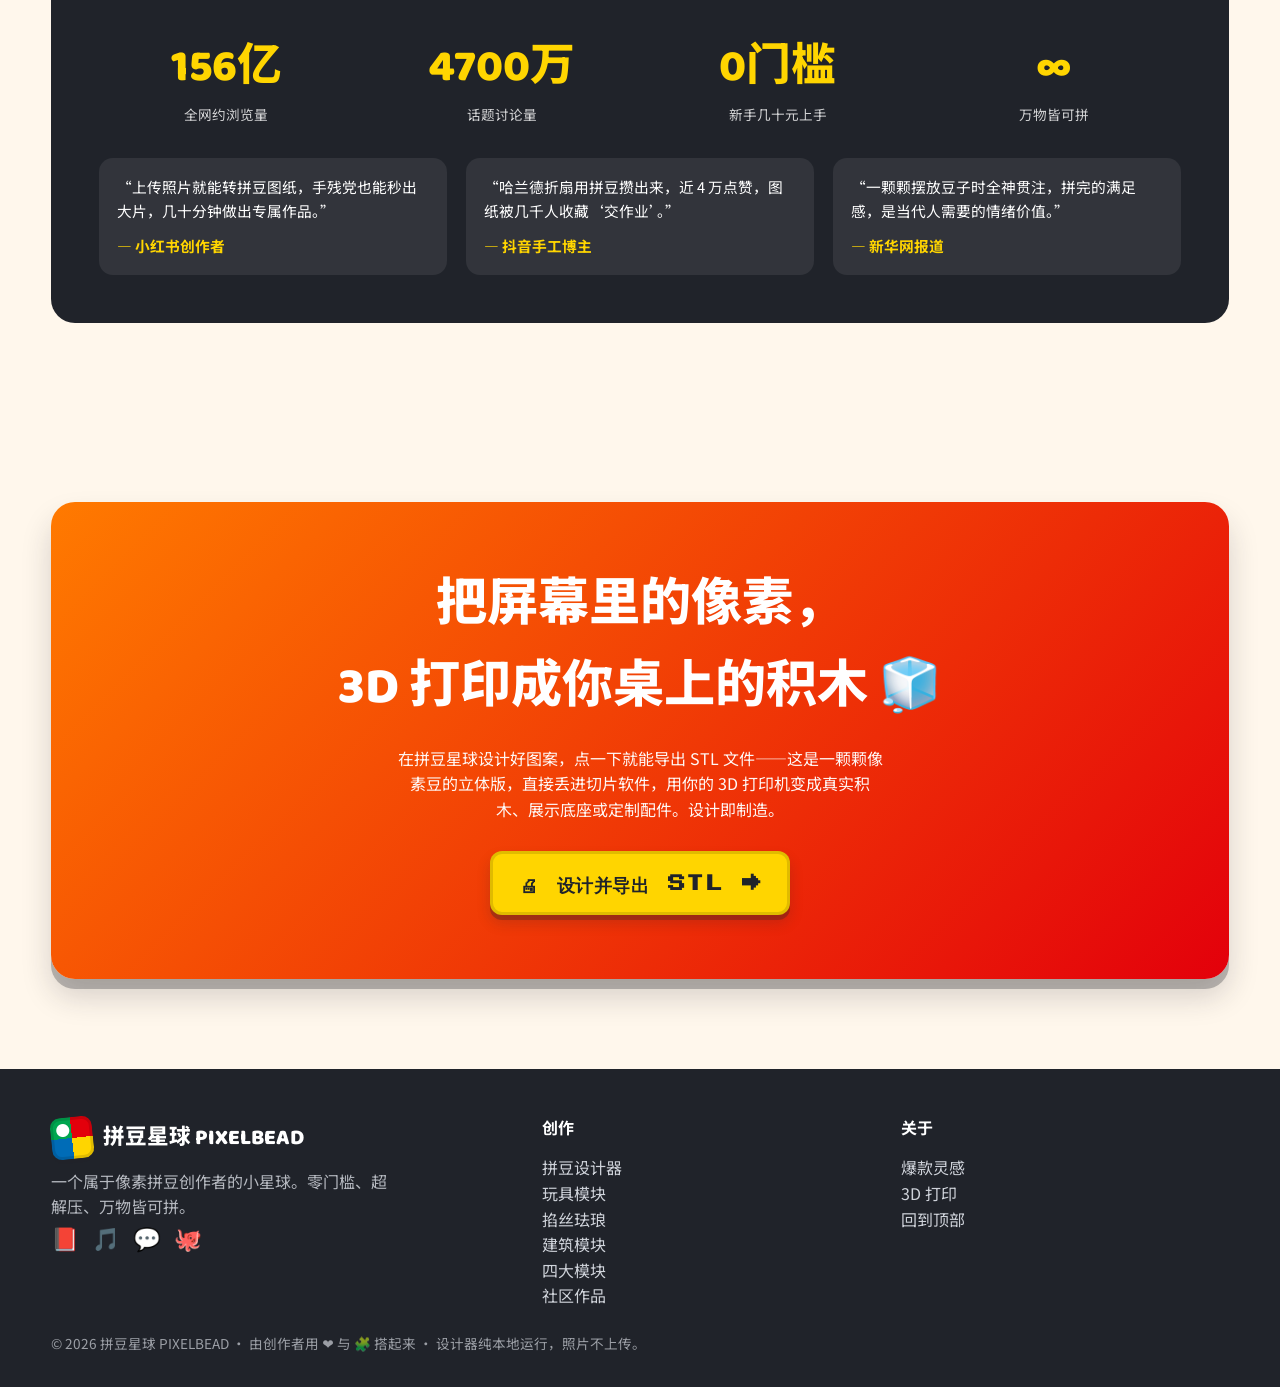
==== commit 65f24b2f: "feat: 玩具/掐丝珐琅/建筑 三大模块独立页面 + SVG 作品图 - 新增 toys.html / cloisonne.html / architecture.html（乐高主题、作品图画廊、特" ====
--- a/index.html
+++ b/index.html
@@ -73,19 +73,19 @@
         <p>核心玩法。在线画板自由创作，照片一键转像素图案，导出图纸直接拼。</p>
         <span class="tag">立即创作 →</span>
       </a>
-      <a class="module m-toy" href="#detail-toy">
+      <a class="module m-toy" href="toys.html">
         <div class="ico">🧸</div>
         <h3>玩具模块</h3>
         <p>钥匙扣、盲盒、摆件、冰箱贴……把像素变成可把玩的小玩具。</p>
         <span class="tag">萌物工厂</span>
       </a>
-      <a class="module m-cloisonne" href="#detail-cloisonne">
+      <a class="module m-cloisonne" href="cloisonne.html">
         <div class="ico">🔵</div>
         <h3>掐丝珐琅</h3>
         <p>像素遇见传统工艺。金属掐丝 + 珐琅填色，做高级感国风饰品。</p>
         <span class="tag">国风高定</span>
       </a>
-      <a class="module m-arch" href="#detail-arch">
+      <a class="module m-arch" href="architecture.html">
         <div class="ico">🏛️</div>
         <h3>建筑模块</h3>
         <p>把地标变成乐高式像素积木，3D 打印成你桌上的微缩城市。</p>
@@ -204,6 +204,9 @@
     <div>
       <h4>创作</h4>
       <p><a href="designer.html">拼豆设计器</a></p>
+      <p><a href="toys.html">玩具模块</a></p>
+      <p><a href="cloisonne.html">掐丝珐琅</a></p>
+      <p><a href="architecture.html">建筑模块</a></p>
       <p><a href="#modules">四大模块</a></p>
       <p><a href="#gallery">社区作品</a></p>
     </div>
--- a/assets/css/style.css
+++ b/assets/css/style.css
@@ -310,3 +310,43 @@
 .reveal{ opacity:0; transform:translateY(26px); transition:opacity .6s ease, transform .6s ease; }
 .reveal.in{ opacity:1; transform:none; }
 @media (prefers-reduced-motion: reduce){ .reveal{ opacity:1; transform:none; } }
+
+/* =========================================================
+   模块独立页面 module pages
+   ========================================================= */
+.subhero{ position:relative; overflow:hidden; padding-top:clamp(2rem,5vw,4rem); padding-bottom:clamp(2rem,5vw,4rem); }
+.subhero-grid{ display:grid; grid-template-columns:1.05fr .95fr; gap:2rem; align-items:center; }
+.subhero .hero-badge{ background:var(--accent,#FFD500); color:var(--ink); }
+.subhero h1{ font-family:var(--font-disp); font-weight:800; font-size:clamp(2.2rem,5vw,3.8rem); line-height:1.05; text-shadow:4px 4px 0 rgba(0,108,183,.14); }
+.subhero h1 .hl{ color:var(--accent,#E3000B); }
+.subhero .lead{ font-size:clamp(1.02rem,2vw,1.22rem); margin:1.1rem 0 1.6rem; color:#3a3f4a; max-width:36ch; }
+.subhero-media{ display:flex; justify-content:center; }
+.subhero-img{ width:100%; max-width:520px; border-radius:20px; border:3px solid rgba(0,0,0,.1); box-shadow:0 10px 0 var(--shadow-hard), 0 18px 30px var(--shadow); background:#fff; }
+
+.crumb{ font-size:.9rem; font-weight:600; color:#6a7080; padding:1rem 0 0; }
+.crumb a:hover{ color:var(--brick-red); }
+
+.art-row{ display:grid; grid-template-columns:repeat(3,1fr); gap:1.4rem; }
+.art-fig{ margin:0; background:#fff; border-radius:16px; border:3px solid rgba(0,0,0,.08); overflow:hidden; box-shadow:0 5px 0 var(--shadow-hard), 0 10px 16px var(--shadow); transition:transform .15s ease; }
+.art-fig:hover{ transform:translateY(-6px) rotate(-.5deg); }
+.art-fig img{ width:100%; display:block; background:#fafafa; }
+.art-fig figcaption{ padding:.8rem 1rem; }
+.art-fig figcaption b{ font-family:var(--font-disp); font-size:1.05rem; }
+.art-fig figcaption small{ display:block; color:#888; margin-top:.2rem; }
+
+.feat-sec{ background:linear-gradient(180deg,#fff,#fff7ec); }
+.feat-grid{ display:grid; grid-template-columns:repeat(4,1fr); gap:1.2rem; }
+.feat-card{ background:#fff; border-radius:16px; border:3px solid rgba(0,0,0,.08); padding:1.4rem 1.2rem; box-shadow:0 5px 0 var(--shadow-hard), 0 10px 16px var(--shadow); }
+.feat-card .ico{ font-size:2rem; }
+.feat-card h3{ font-family:var(--font-disp); font-weight:800; margin:.5rem 0 .4rem; font-size:1.15rem; }
+.feat-card p{ font-size:.92rem; color:#565c68; }
+
+@media(max-width:960px){
+  .subhero-grid{ grid-template-columns:1fr; }
+  .art-row{ grid-template-columns:1fr 1fr; }
+  .feat-grid{ grid-template-columns:1fr 1fr; }
+}
+@media(max-width:560px){
+  .art-row{ grid-template-columns:1fr; }
+  .feat-grid{ grid-template-columns:1fr; }
+}
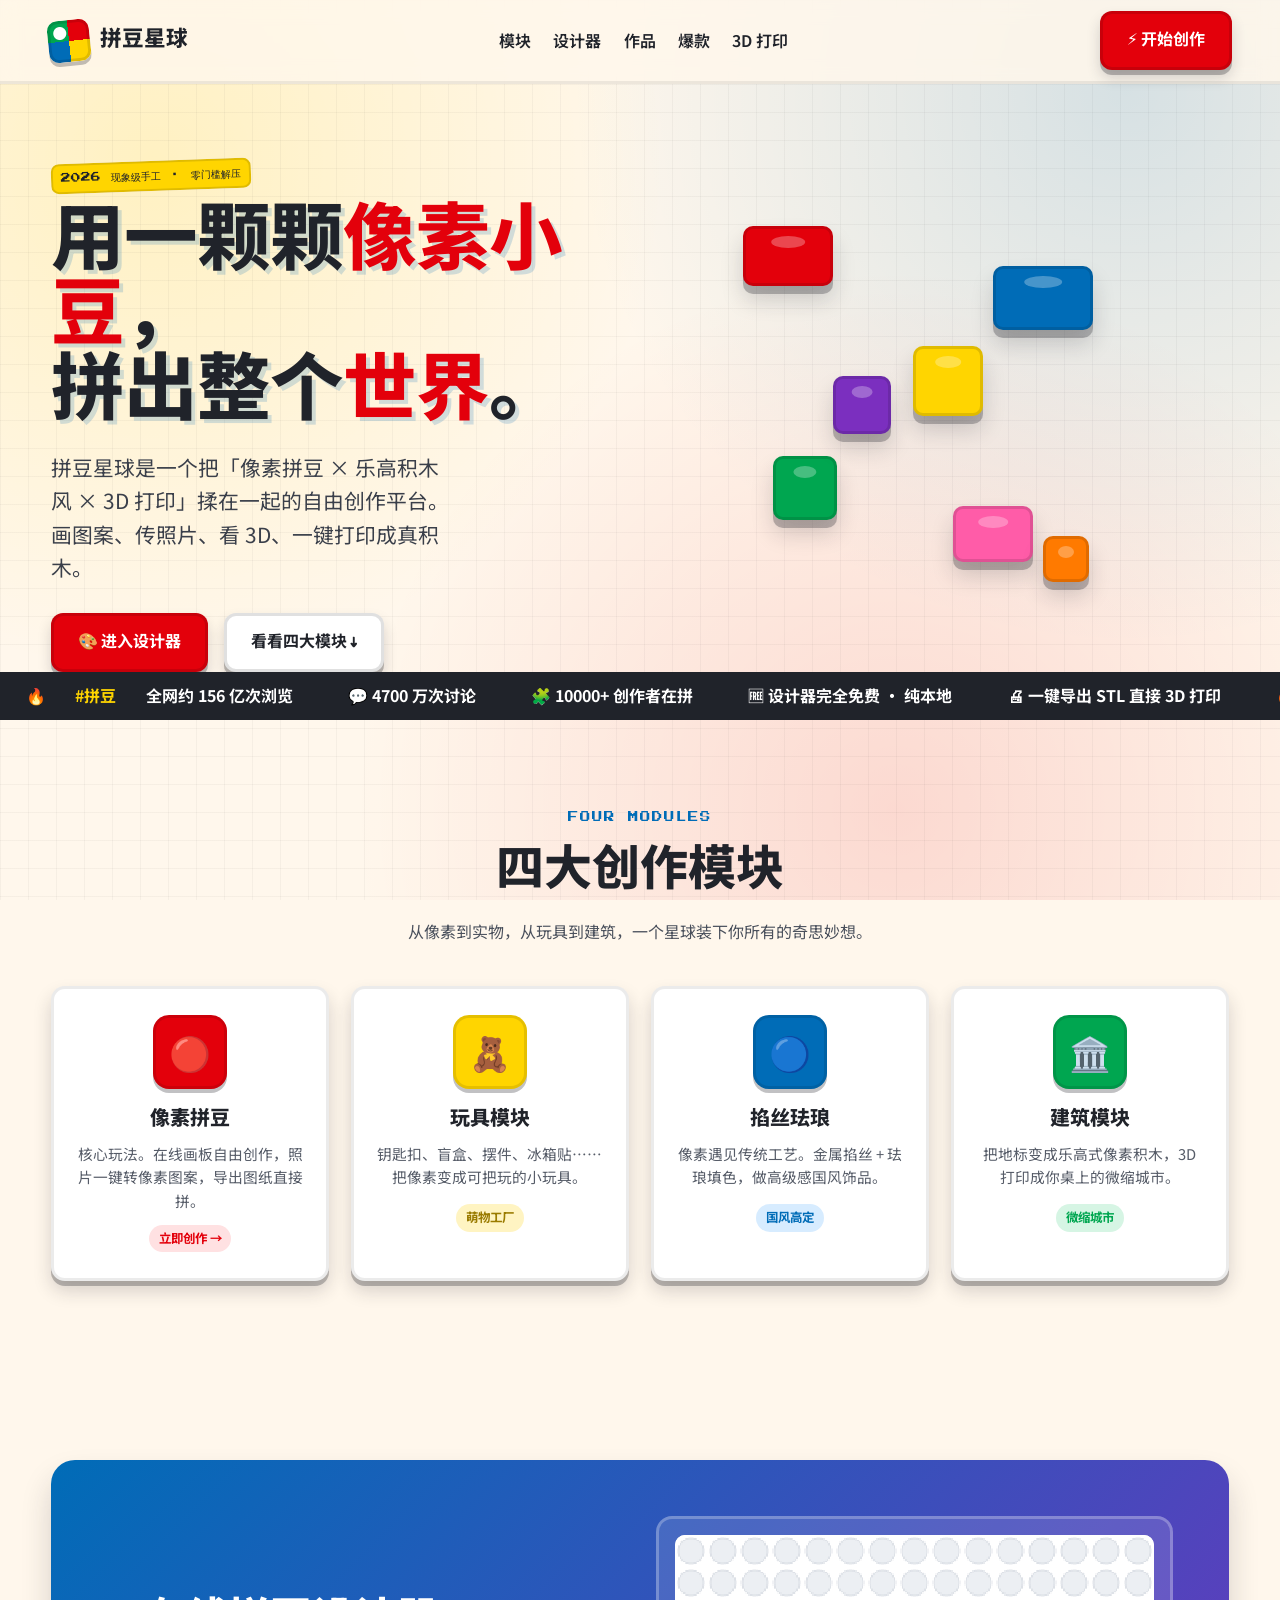
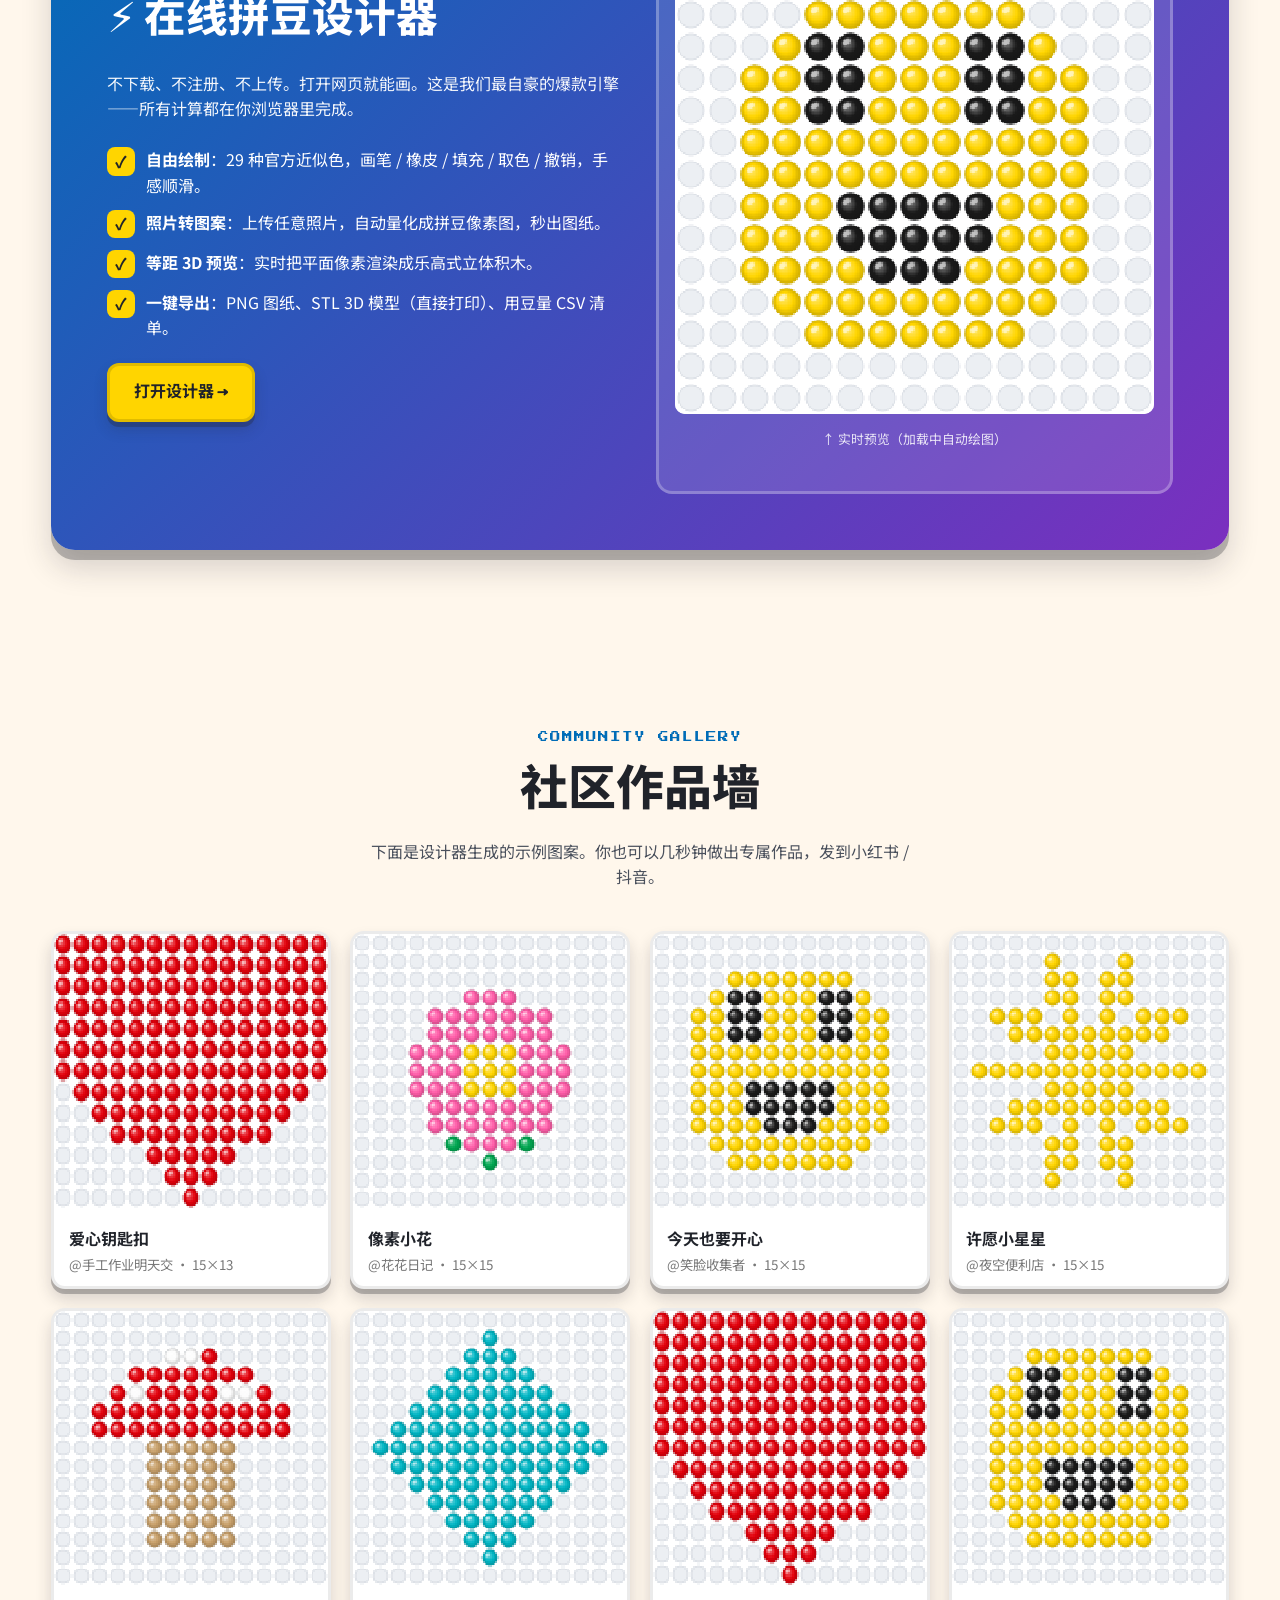
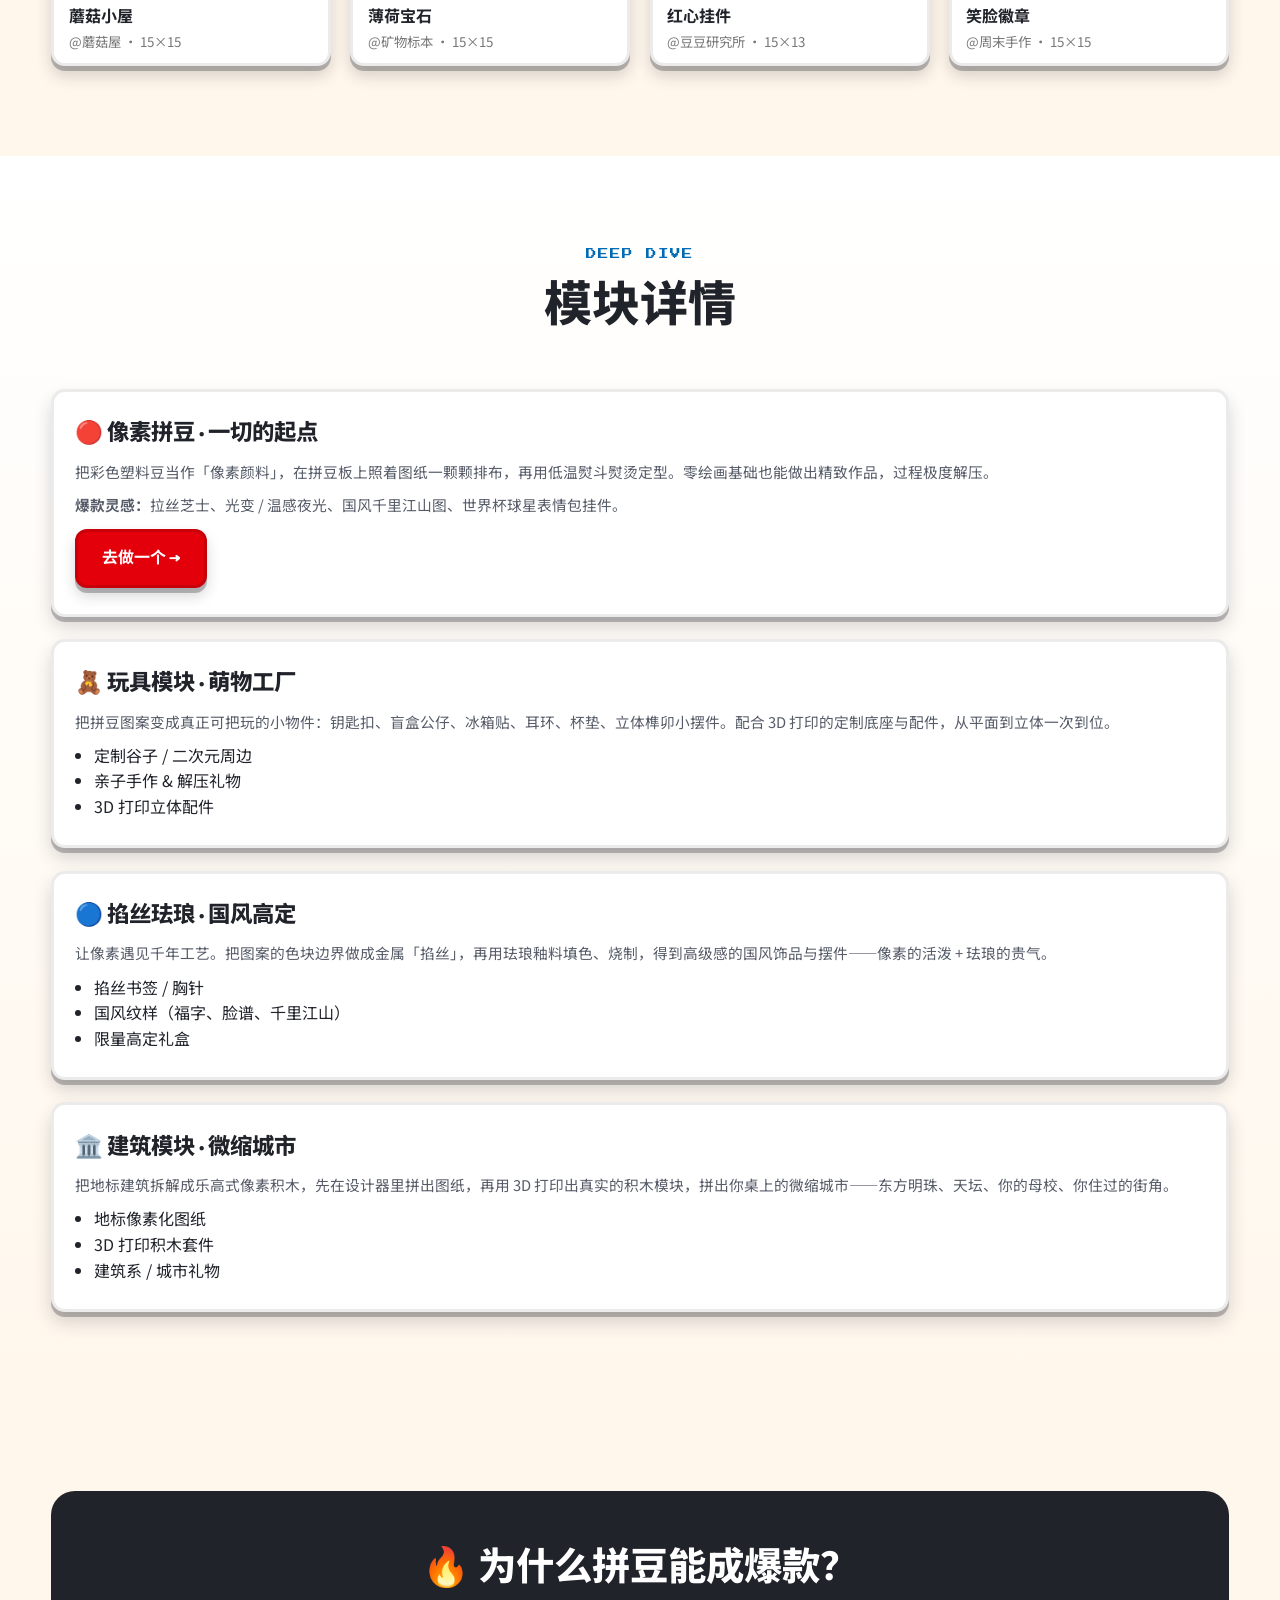
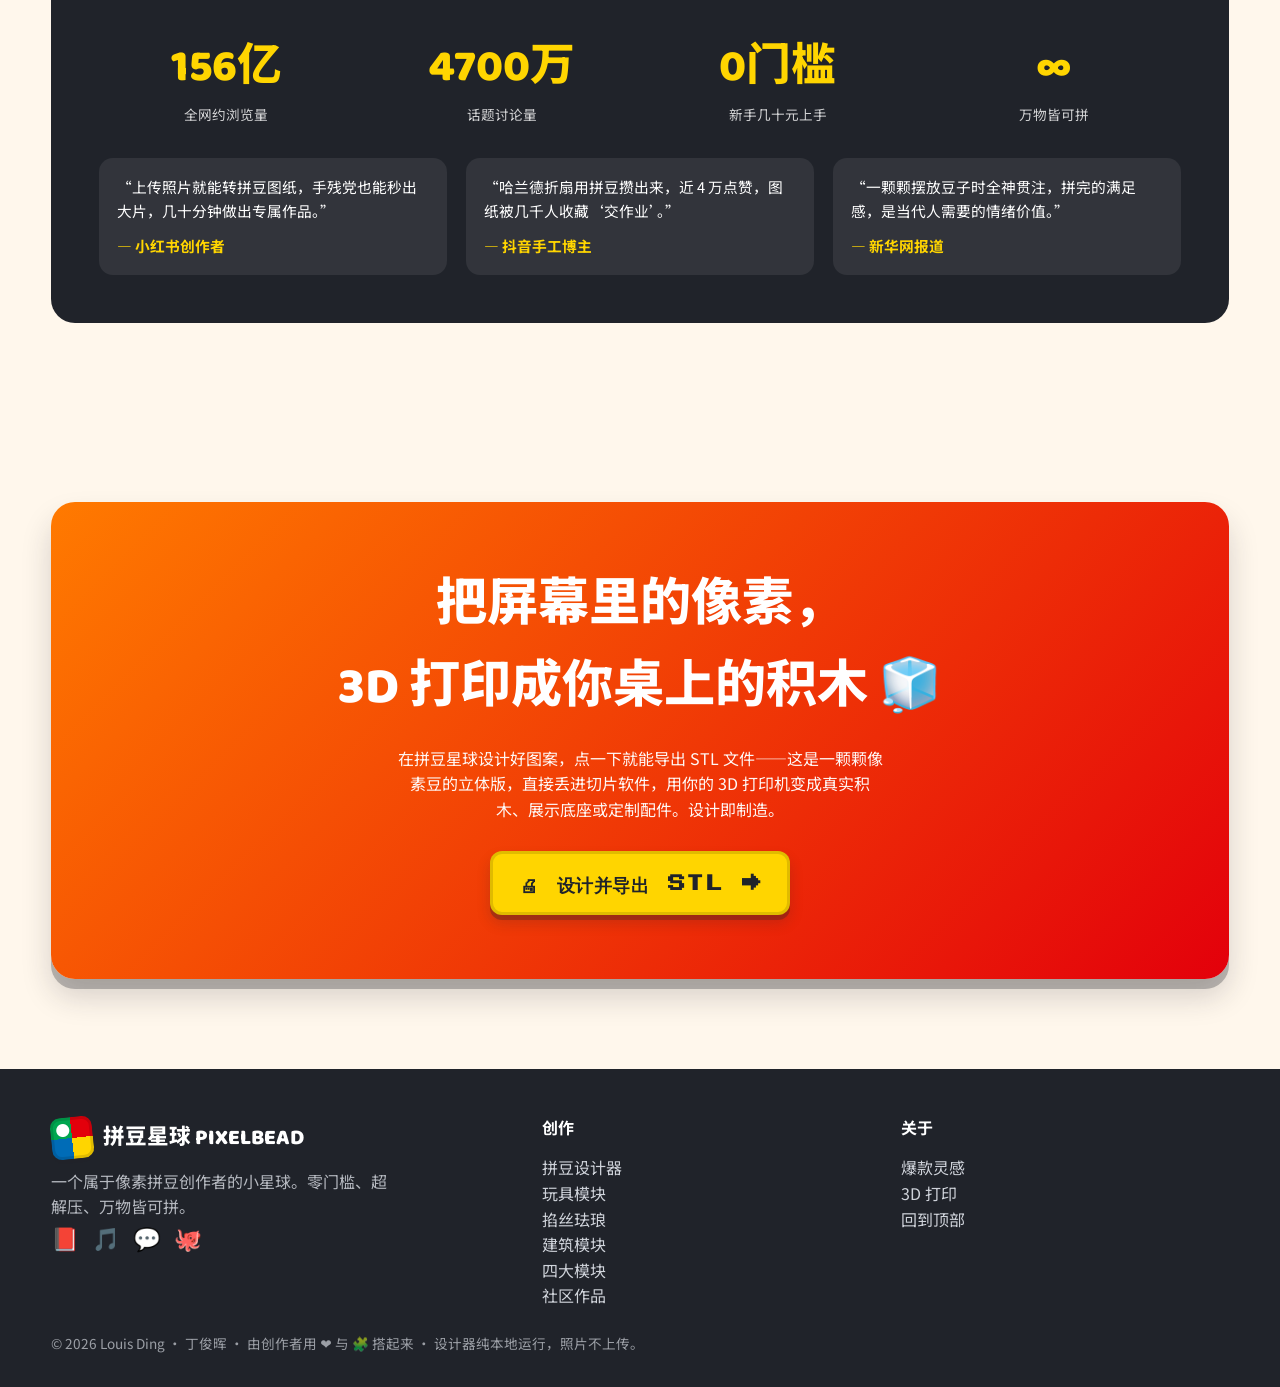
==== commit 48678257: "chore: replace footer copyright with author name (Louis Ding · 丁俊晖)" ====
--- a/index.html
+++ b/index.html
@@ -217,7 +217,7 @@
       <p><a href="#top">回到顶部</a></p>
     </div>
   </div>
-  <div class="wrap"><p class="small">© 2026 拼豆星球 PIXELBEAD · 由创作者用 ❤ 与 🧩 搭起来 · 设计器纯本地运行，照片不上传。</p></div>
+  <div class="wrap"><p class="small">© 2026 Louis Ding · 丁俊晖 · 由创作者用 ❤ 与 🧩 搭起来 · 设计器纯本地运行，照片不上传。</p></div>
 </footer>
 
 <script src="assets/js/bead-core.js"></script>
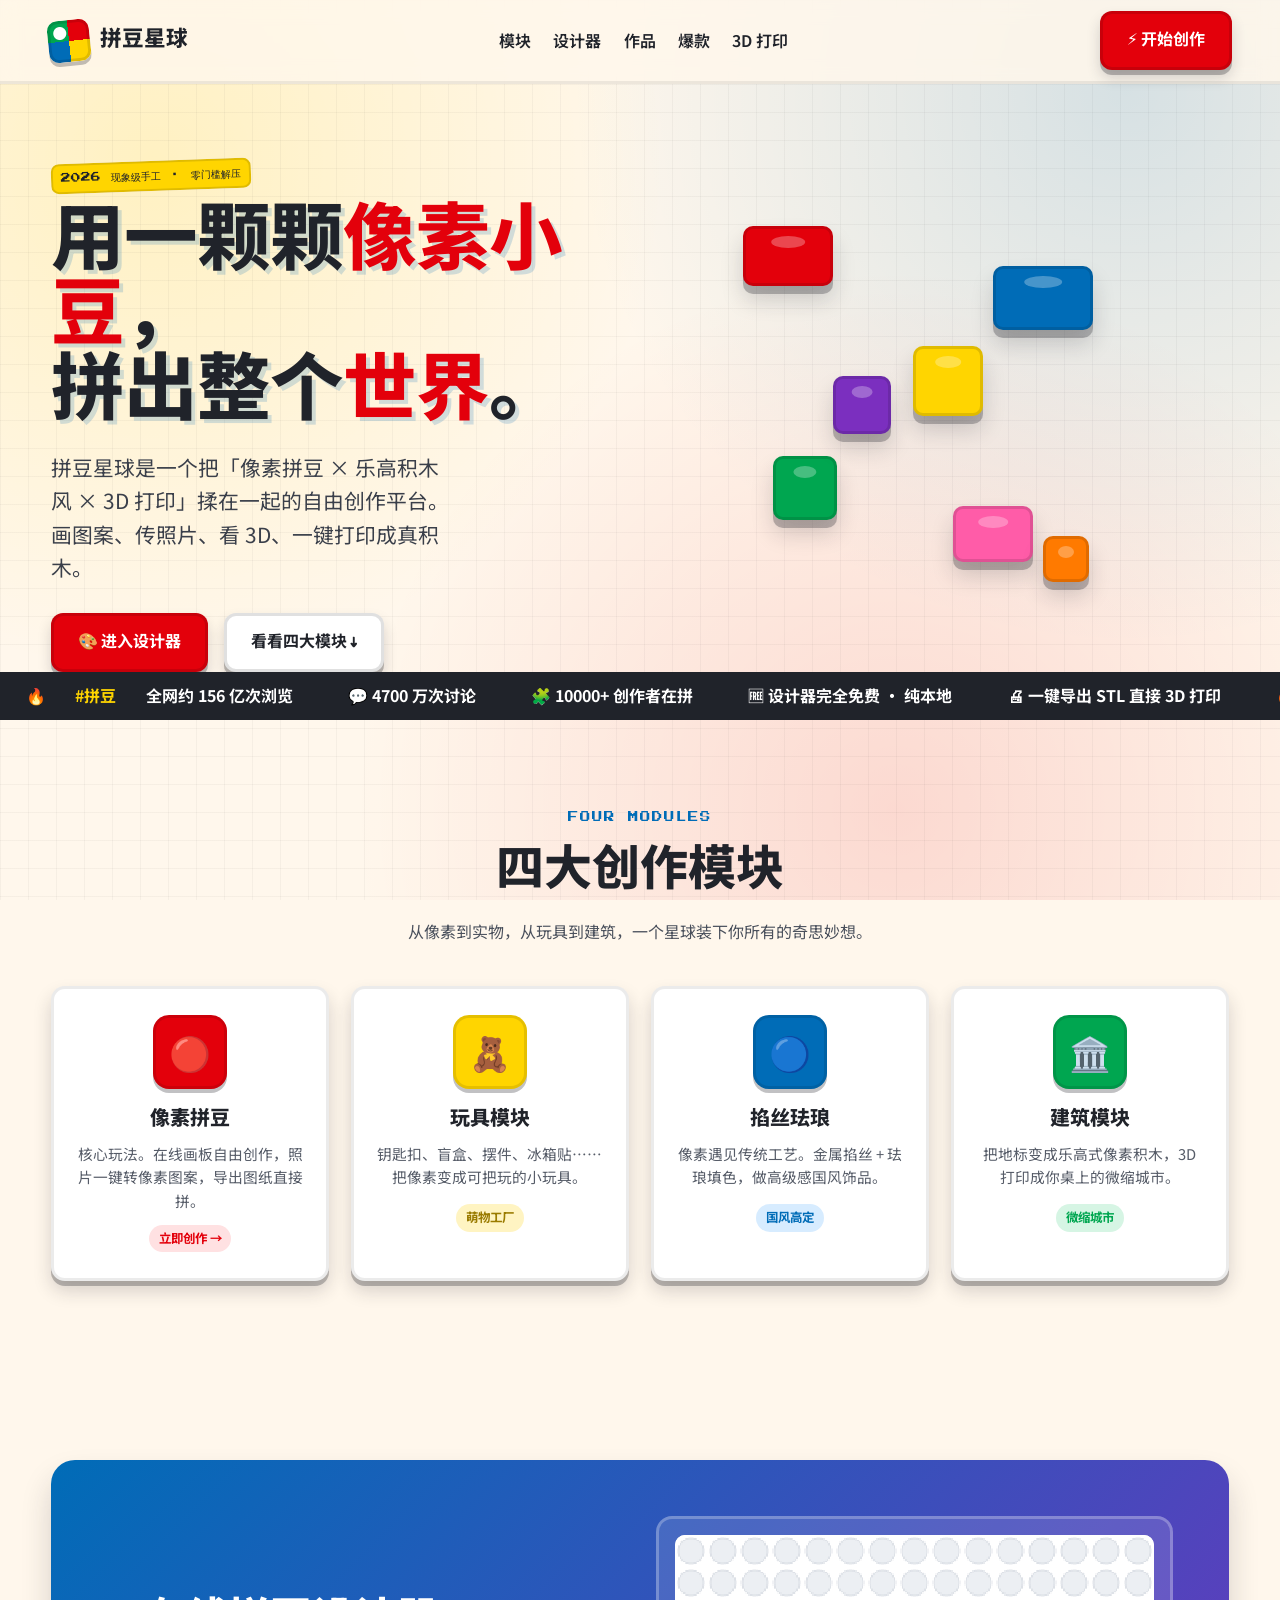
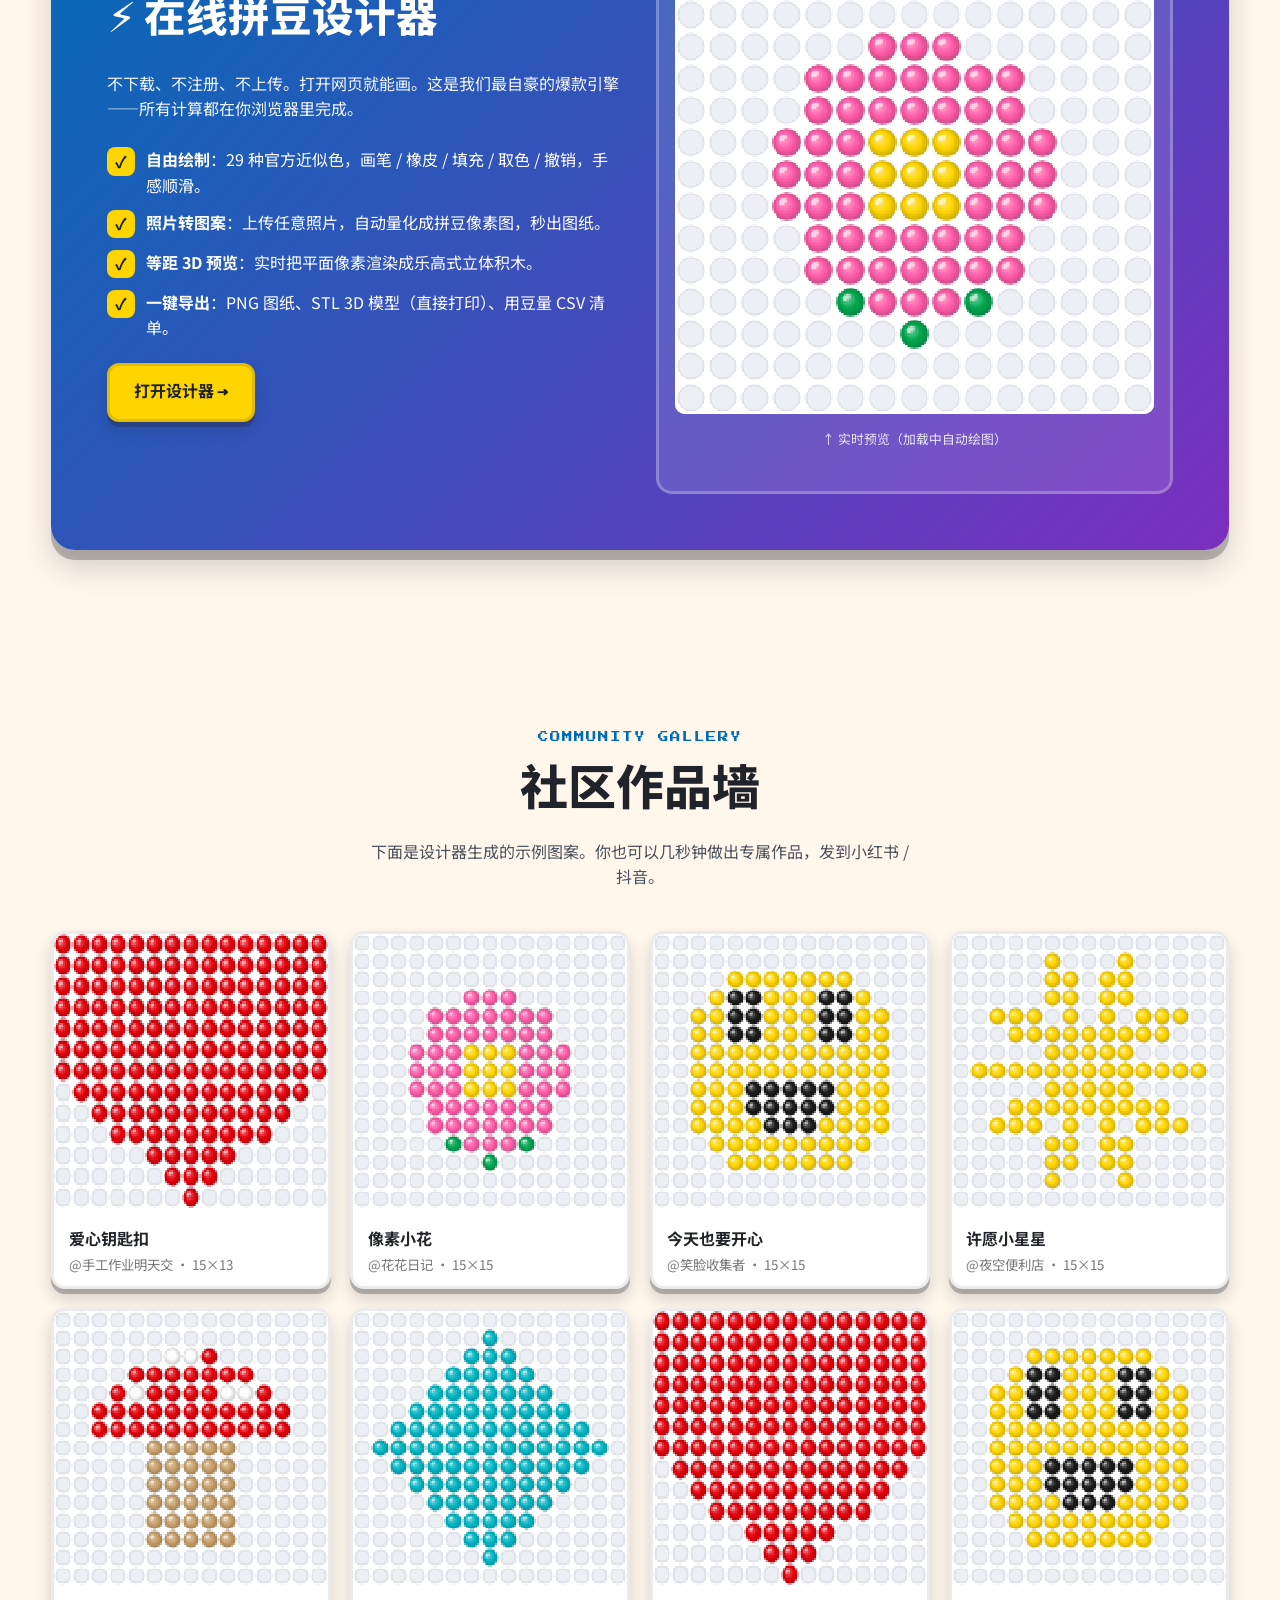
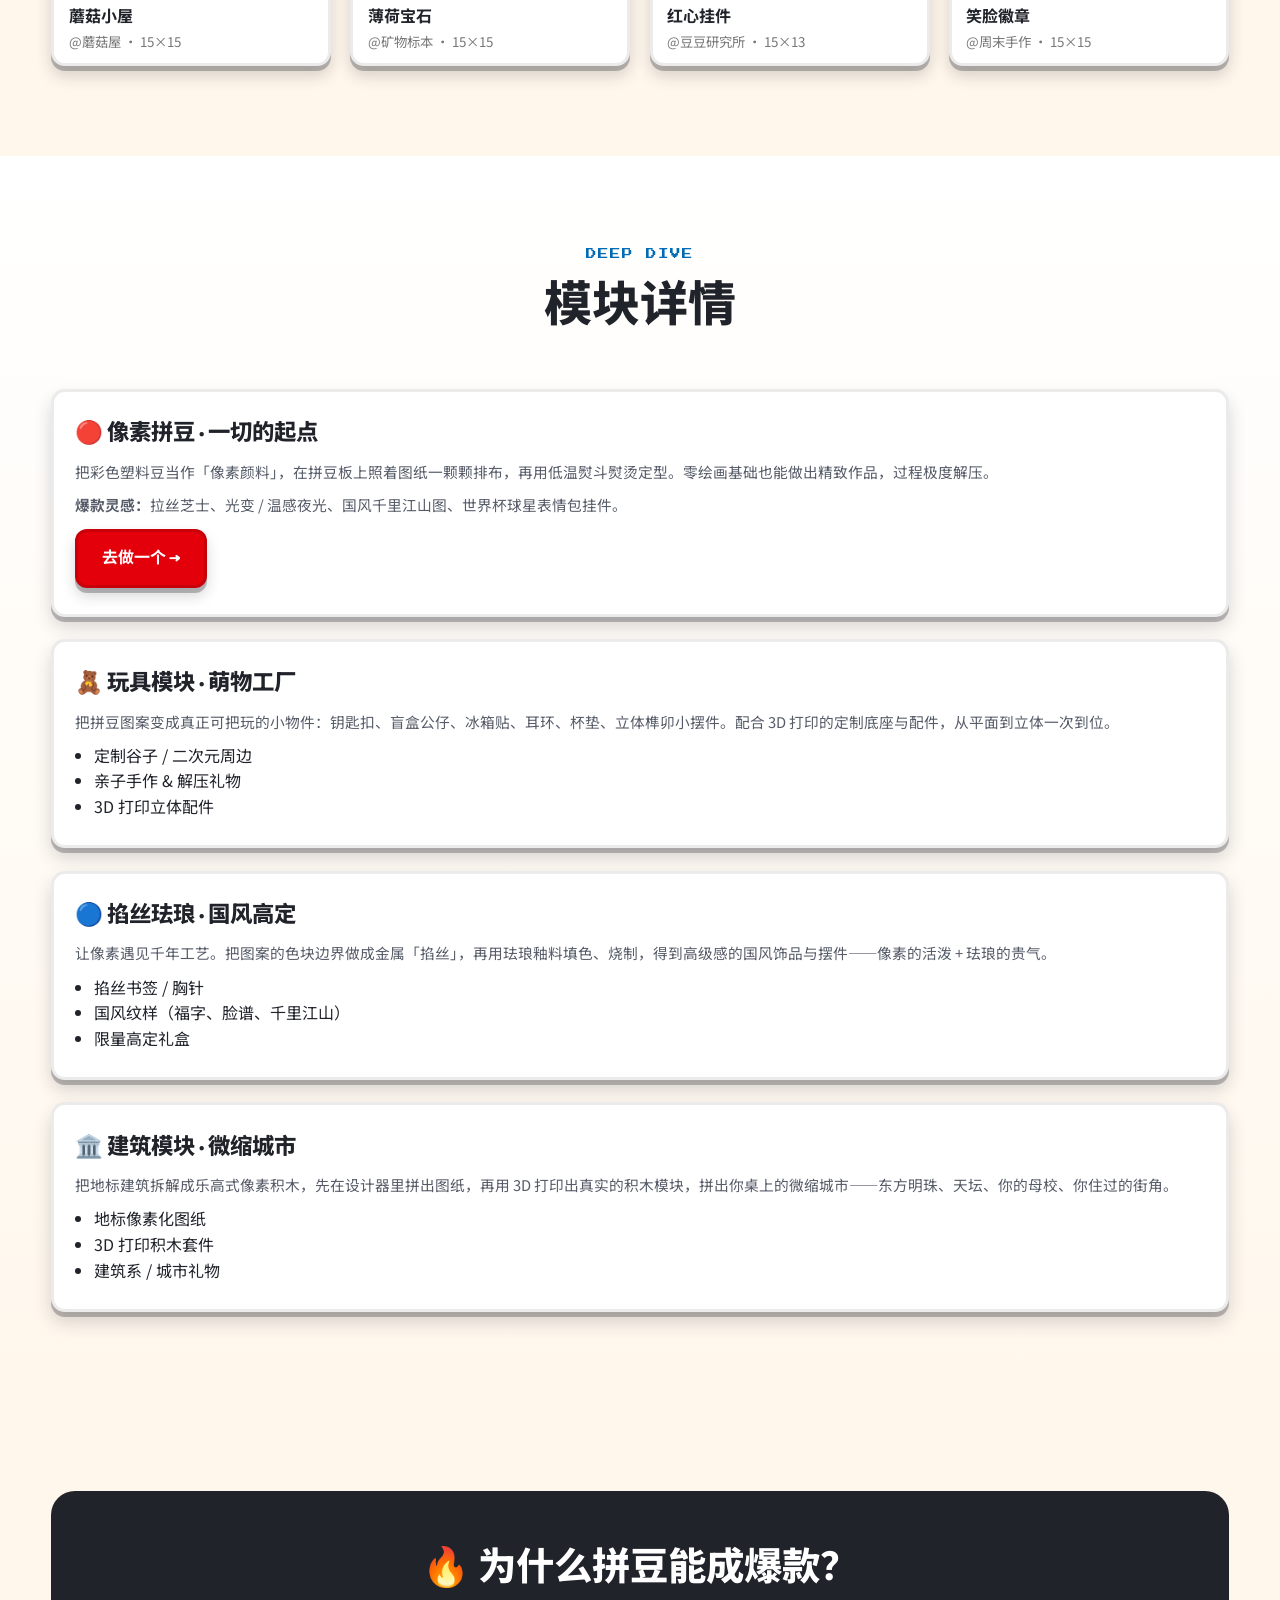
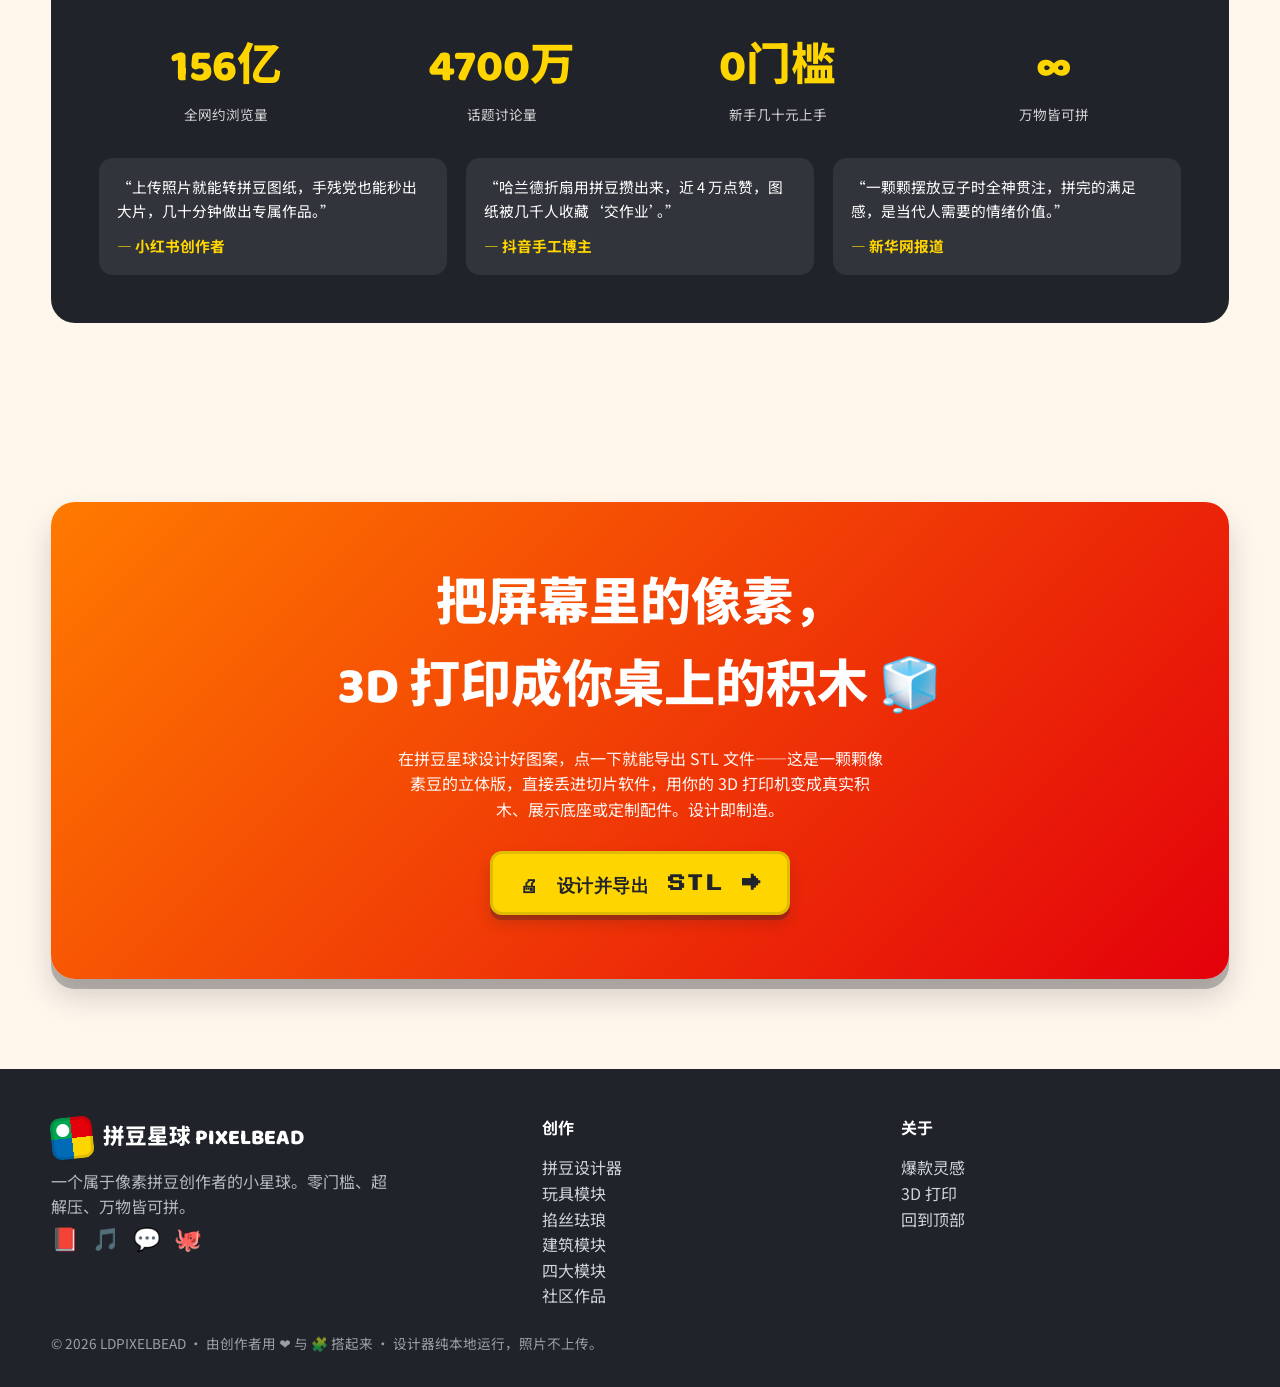
==== commit af780510: "chore: copyright -> LDPIXELBEAD" ====
--- a/index.html
+++ b/index.html
@@ -217,7 +217,7 @@
       <p><a href="#top">回到顶部</a></p>
     </div>
   </div>
-  <div class="wrap"><p class="small">© 2026 Louis Ding · 丁俊晖 · 由创作者用 ❤ 与 🧩 搭起来 · 设计器纯本地运行，照片不上传。</p></div>
+  <div class="wrap"><p class="small">© 2026 LDPIXELBEAD · 由创作者用 ❤ 与 🧩 搭起来 · 设计器纯本地运行，照片不上传。</p></div>
 </footer>
 
 <script src="assets/js/bead-core.js"></script>
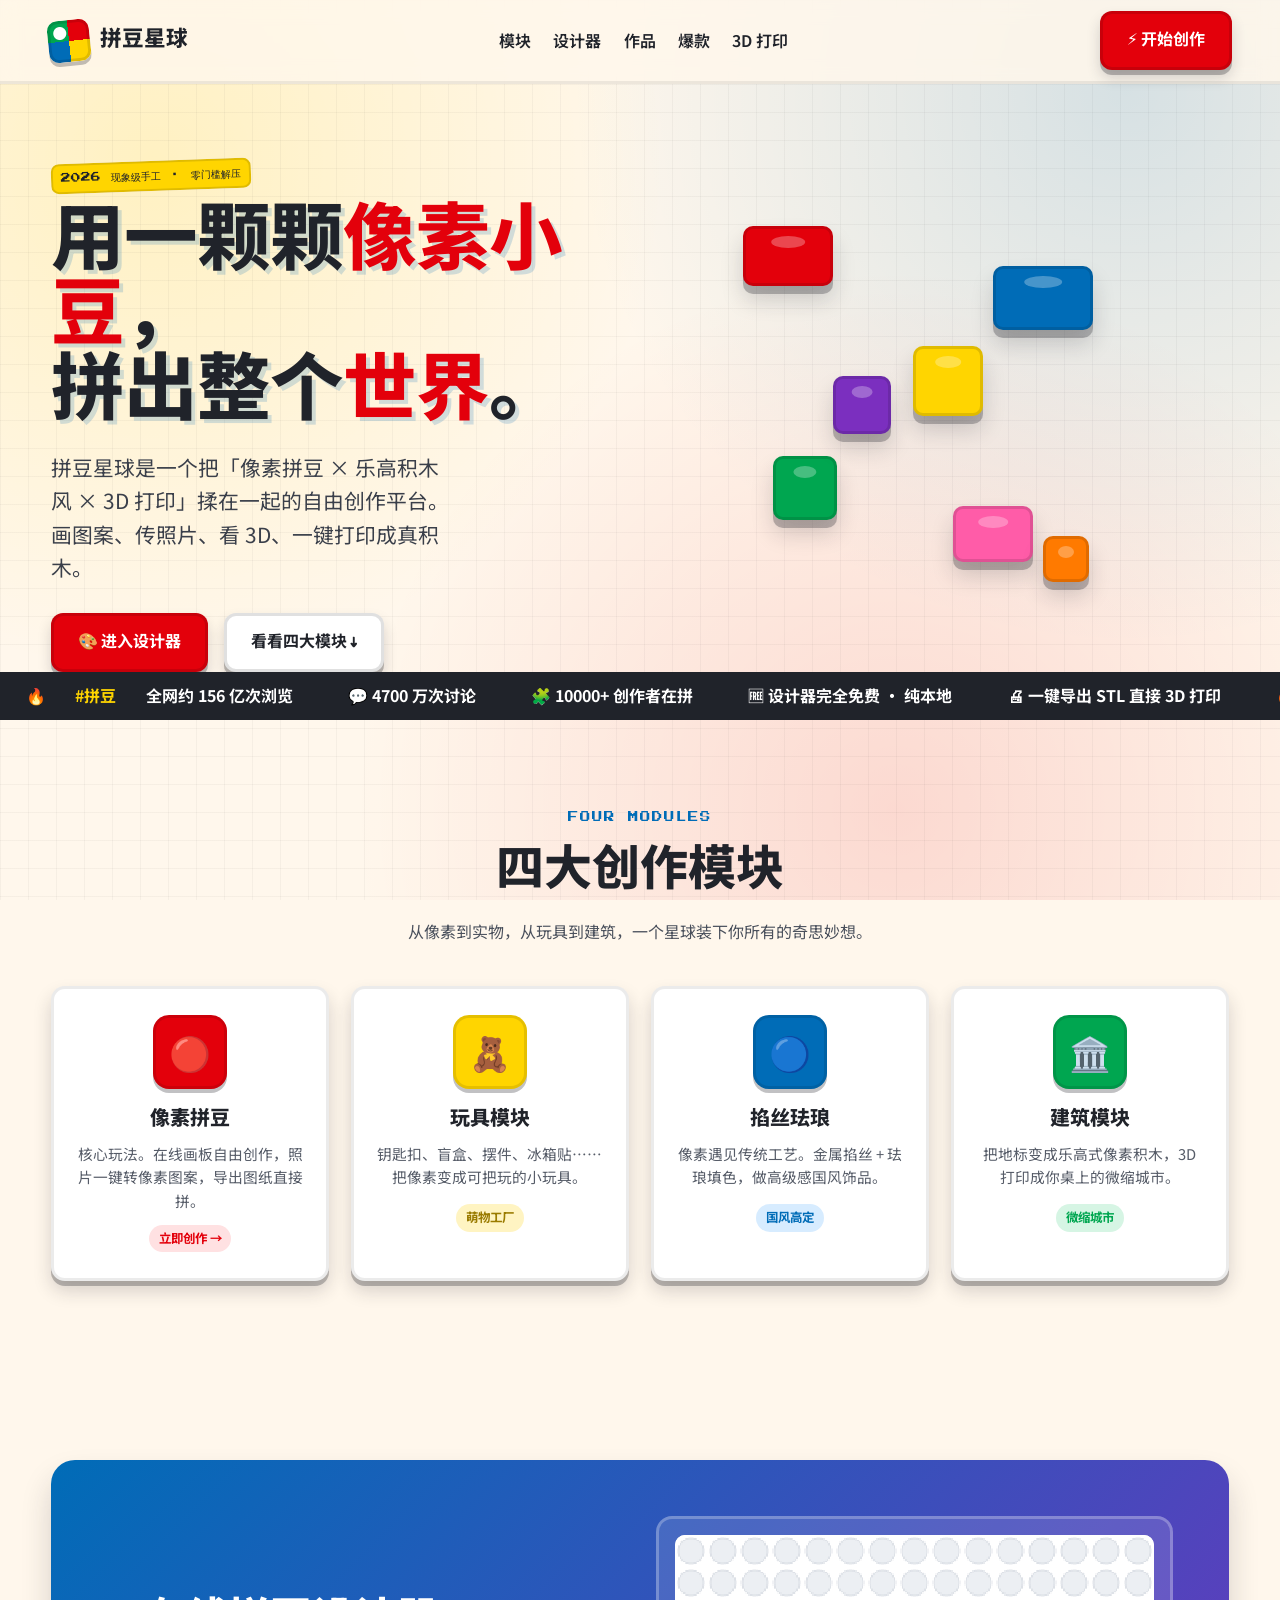
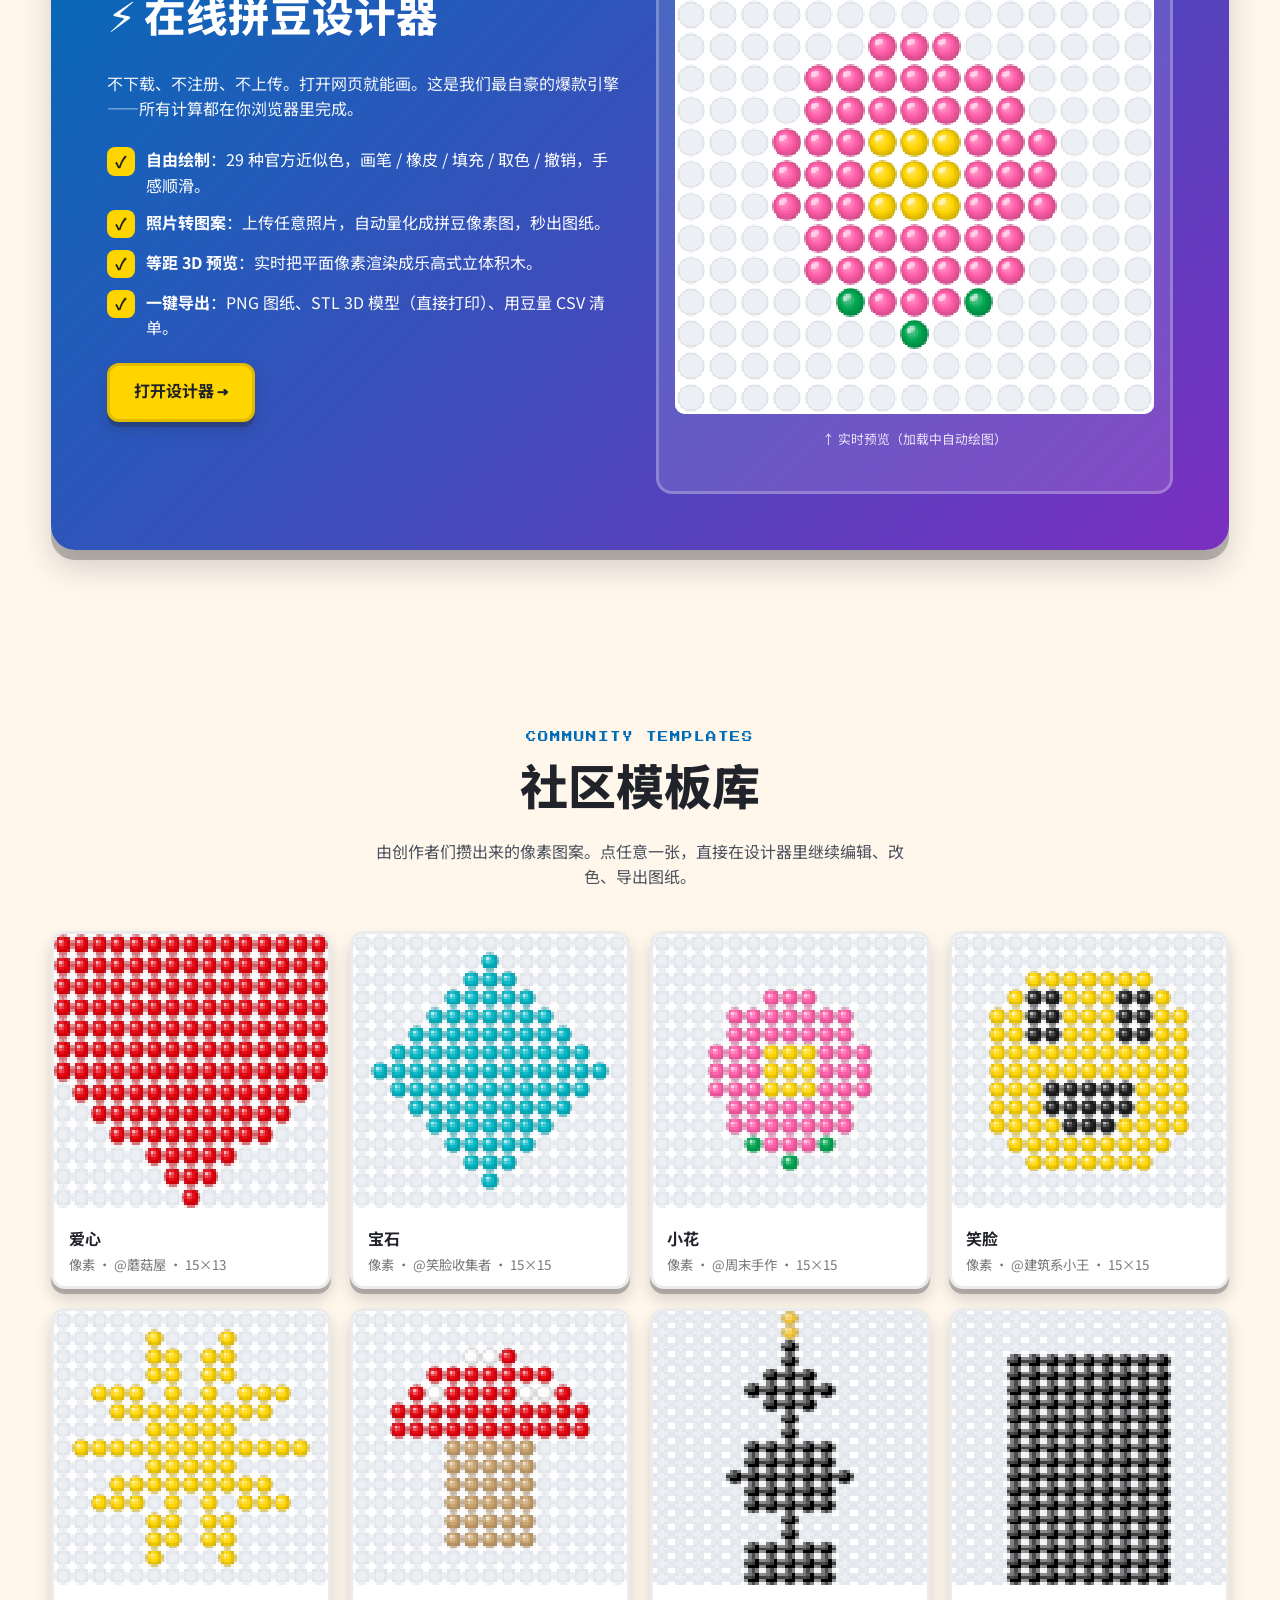
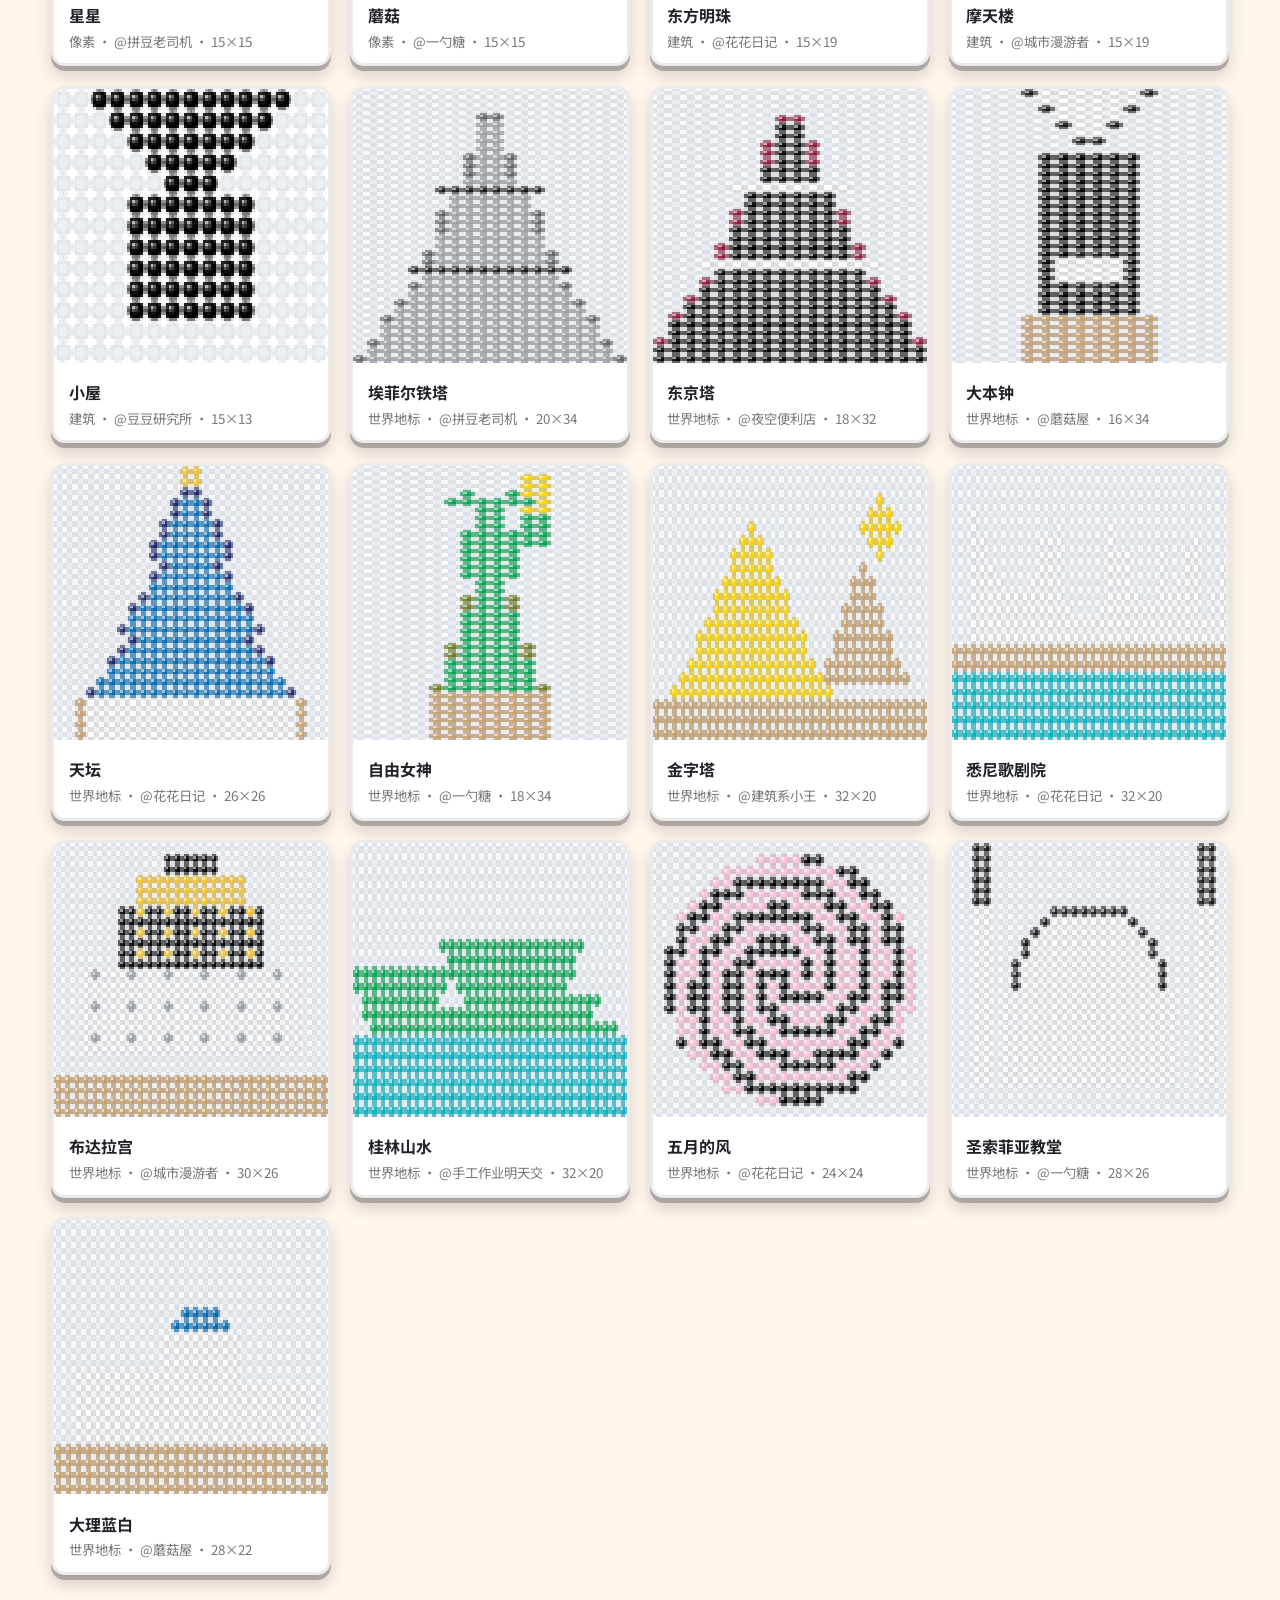
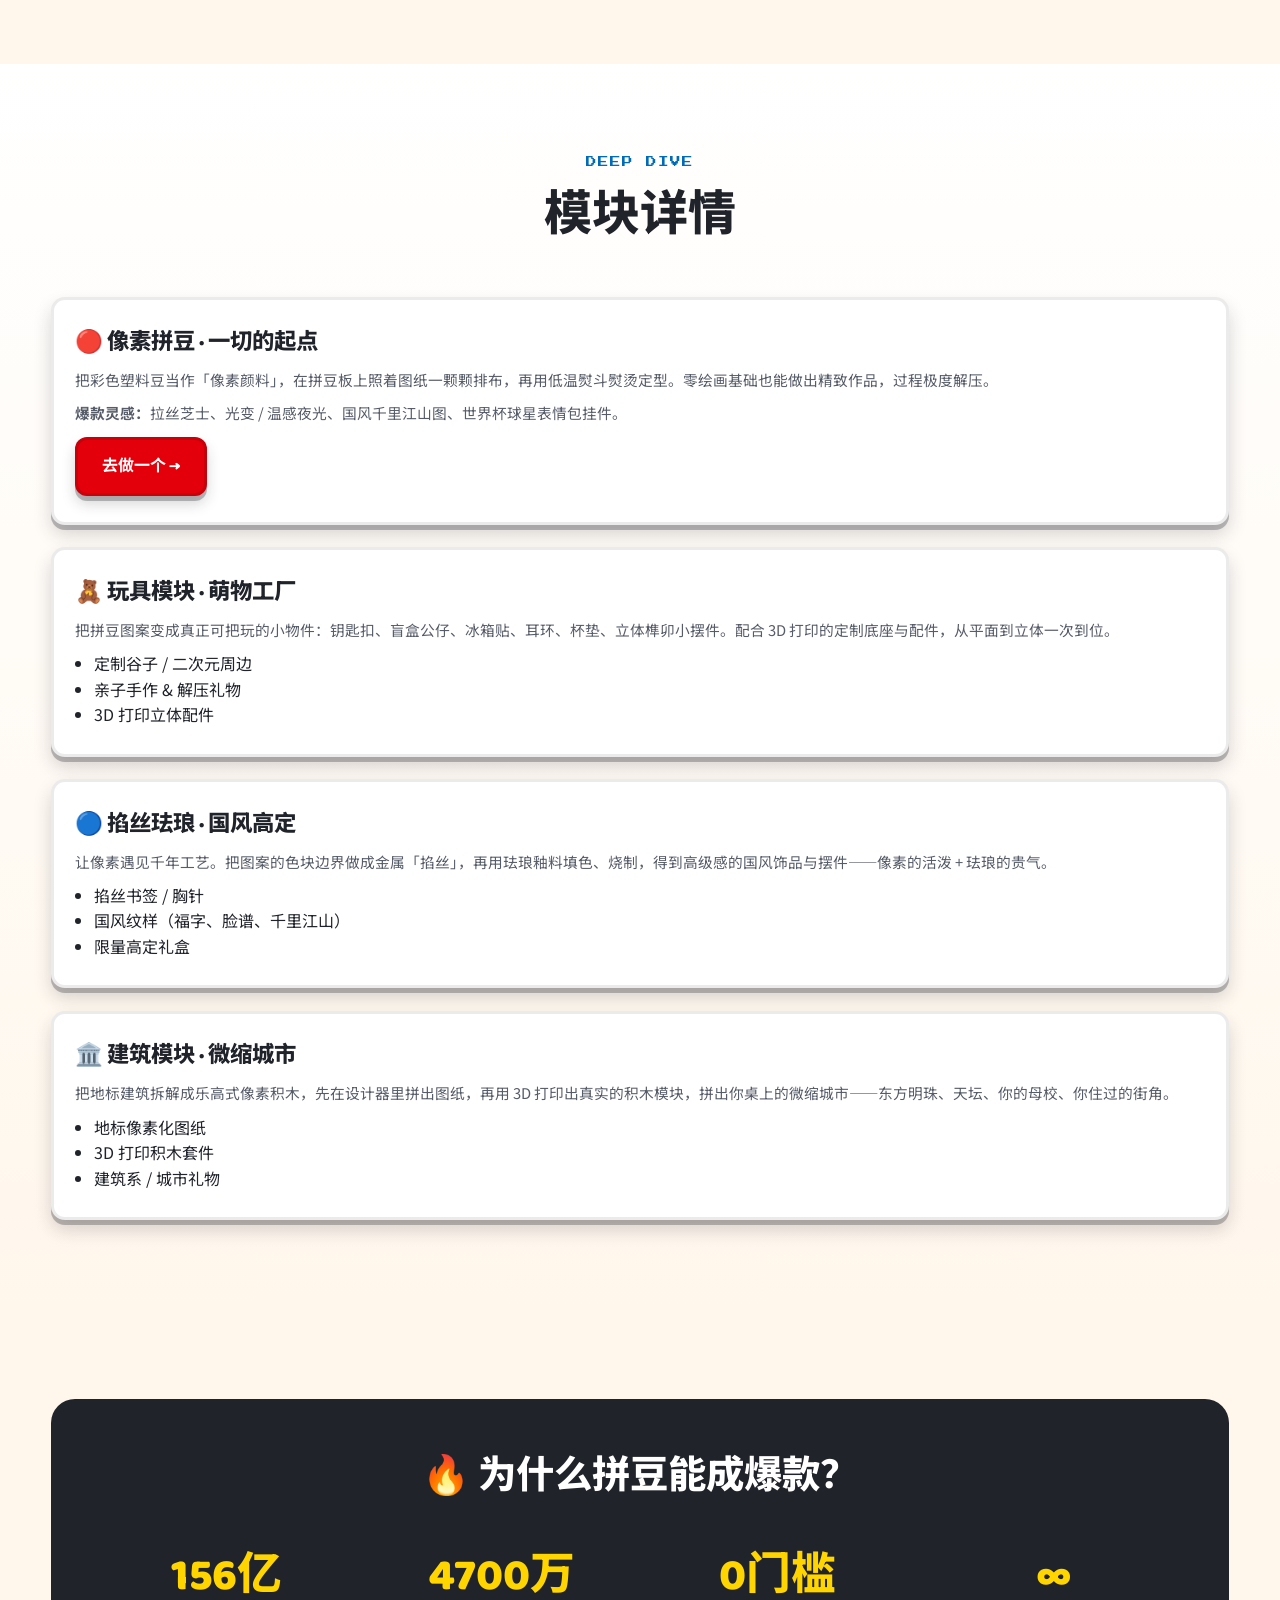
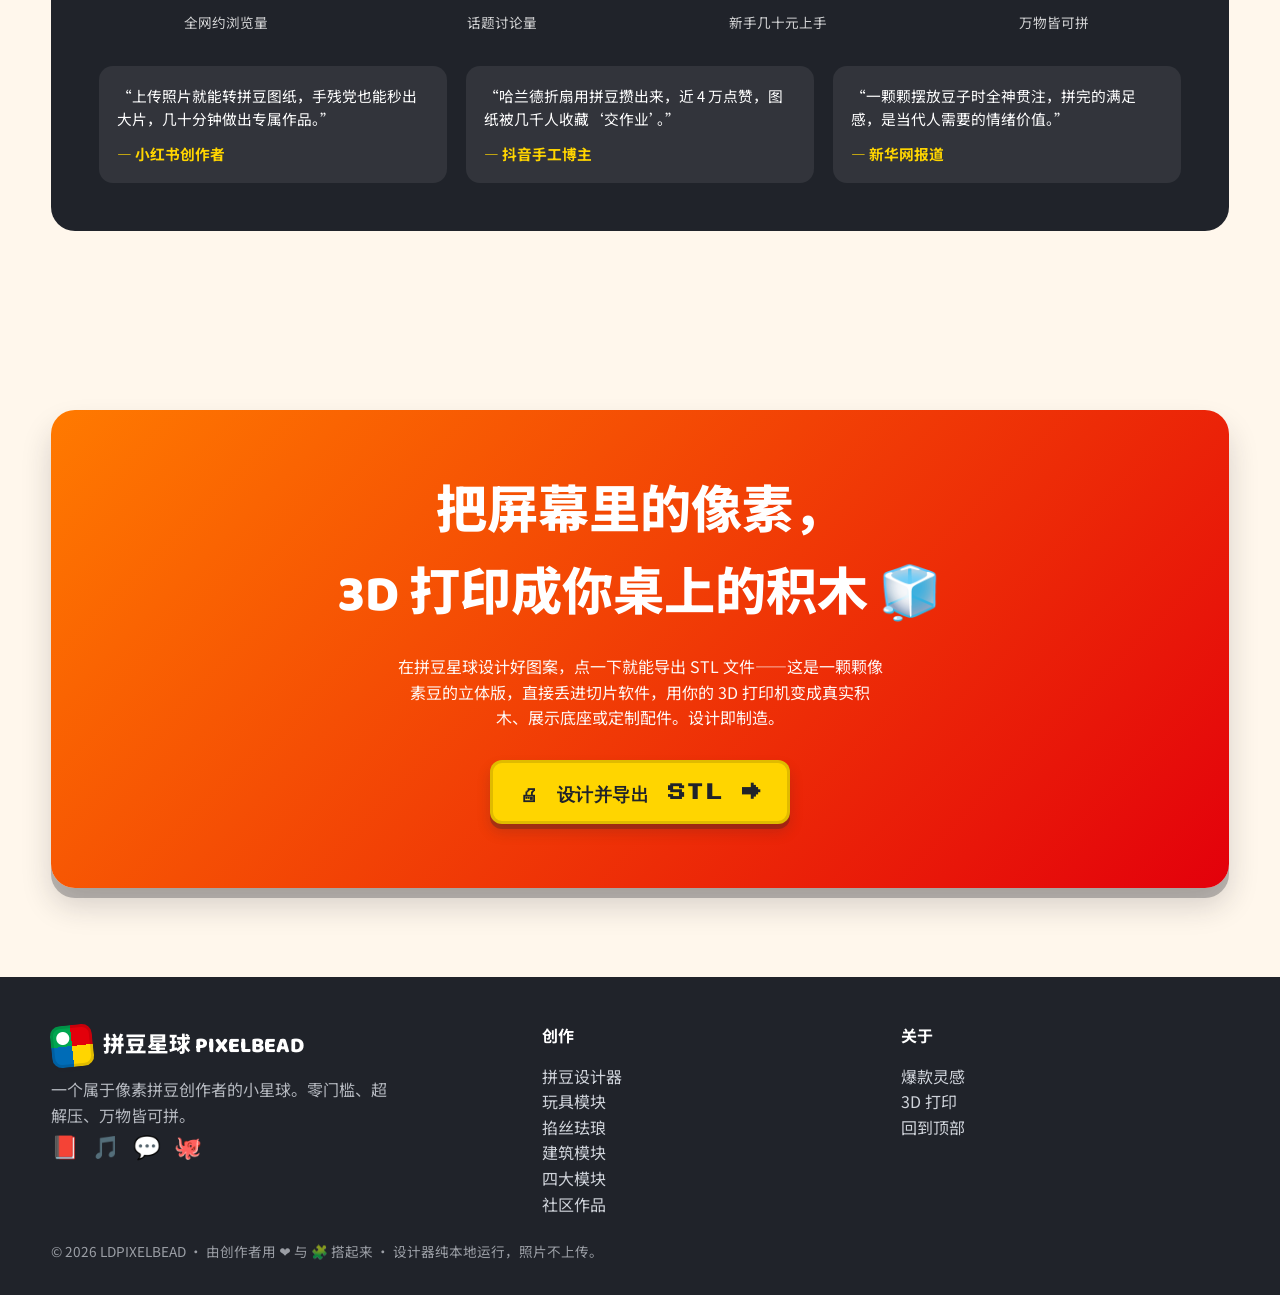
==== commit 7d5e6047: "feat: 设计器新增画布变换(旋转/翻转/缩放)+标准板型预设；新增社区模板库(设计器面板+首页模板墙 one-click 载入)" ====
--- a/index.html
+++ b/index.html
@@ -122,9 +122,9 @@
 <section id="gallery">
   <div class="wrap">
     <div class="sec-head">
-      <div class="kicker">COMMUNITY GALLERY</div>
-      <h2>社区作品墙</h2>
-      <p>下面是设计器生成的示例图案。你也可以几秒钟做出专属作品，发到小红书 / 抖音。</p>
+      <div class="kicker">COMMUNITY TEMPLATES</div>
+      <h2>社区模板库</h2>
+      <p>由创作者们攒出来的像素图案。点任意一张，直接在设计器里继续编辑、改色、导出图纸。</p>
     </div>
     <div class="gallery" id="gallery-grid"></div>
   </div>
@@ -222,6 +222,7 @@
 
 <script src="assets/js/bead-core.js"></script>
 <script src="assets/js/patterns.js"></script>
+<script src="assets/js/community.js"></script>
 <script src="assets/js/main.js"></script>
 </body>
 </html>
--- a/assets/css/style.css
+++ b/assets/css/style.css
@@ -247,6 +247,7 @@
 .tool:hover{ background:var(--paper-2); }
 .tool.active{ background:var(--brick-blue); color:#fff; border-color:rgba(0,0,0,.2); }
 .tool .gi{ font-size:1.2rem; }
+#symRow .tool, #shapeRow .tool{ font-size:.68rem; }
 
 .palette{ display:grid; grid-template-columns:repeat(7,1fr); gap:.35rem; }
 .swatch{ aspect-ratio:1; border-radius:8px; cursor:pointer; border:2px solid rgba(0,0,0,.18);
@@ -257,6 +258,20 @@
 .preset-chip{ font-size:.74rem; font-weight:700; padding:.35em .7em; border-radius:20px; border:2px solid rgba(0,0,0,.12);
   background:var(--paper); cursor:pointer; }
 .preset-chip:hover{ background:var(--brick-yellow); }
+
+/* 板型预设（标准拼豆板尺寸） */
+.board-presets{ display:grid; grid-template-columns:repeat(4,1fr); gap:.4rem; }
+.bp{ display:flex; flex-direction:column; align-items:center; justify-content:center; gap:.1rem; padding:.5rem .2rem; border-radius:10px; border:2px solid rgba(0,0,0,.12); background:#fff; font-weight:800; font-size:.82rem; cursor:pointer; color:var(--ink); transition:.1s; }
+.bp small{ font-weight:600; font-size:.6rem; opacity:.55; }
+.bp:hover{ transform:translateY(-2px); }
+.bp.active{ border-color:var(--brick-red); background:#fff0f0; box-shadow:0 3px 0 var(--shadow-hard); }
+
+/* 画布变换工具条 */
+.canvas-actions{ display:flex; flex-wrap:wrap; gap:.4rem; align-items:center; margin-top:.2rem; }
+.canvas-actions button{ padding:.45em .7em; border-radius:10px; border:2px solid rgba(0,0,0,.12); background:#fff; font-weight:700; cursor:pointer; font-size:.8rem; transition:.1s; }
+.canvas-actions button:hover{ background:var(--brick-blue); color:#fff; }
+.canvas-actions .zoom{ display:inline-flex; align-items:center; gap:.3rem; margin-left:auto; }
+#zoomLabel{ min-width:42px; text-align:center; font-weight:800; font-family:var(--font-disp); }
 
 .canvas-stage{ background:#fff; border-radius:14px; border:3px solid rgba(0,0,0,.1); padding:1rem;
   box-shadow:0 4px 0 var(--shadow-hard), 0 8px 14px var(--shadow); display:flex; flex-direction:column; align-items:center; gap:.8rem; }
@@ -283,10 +298,29 @@
 .bead-table .dot{ display:inline-block; width:12px; height:12px; border-radius:3px; margin-right:.4em; vertical-align:-1px; border:1px solid rgba(0,0,0,.2); }
 .hidden-file{ display:none; }
 
+/* ---------- 边框（展示框） ---------- */
+.frame-toggle{ width:100%; padding:.55rem; border-radius:10px; border:3px solid rgba(0,0,0,.12);
+  background:#fff; font-weight:800; font-family:var(--font-disp); cursor:pointer; color:var(--ink); transition:.1s; }
+.frame-toggle.on{ background:var(--brick-red); color:#fff; border-color:rgba(0,0,0,.2); box-shadow:0 4px 0 var(--shadow-hard); }
+.frame-colors{ margin-top:.55rem; }
+.frame-theme-grid{ display:grid; grid-template-columns:repeat(4,1fr); gap:.45rem; }
+.frame-theme{ display:flex; flex-direction:column; align-items:center; gap:.25rem; padding:.35rem .2rem; border-radius:10px;
+  border:3px solid rgba(0,0,0,.1); background:#fff; cursor:pointer; transition:.1s; font-family:var(--font-disp); font-weight:700; font-size:.68rem; color:var(--ink); }
+.frame-theme:hover{ transform:translateY(-2px); }
+.frame-theme.on{ border-color:var(--brick-red); background:#fff0f0; box-shadow:0 3px 0 var(--shadow-hard); }
+.frame-theme img{ width:44px; height:44px; border-radius:6px; display:block; }
+.frame-color-row{ display:flex; gap:.45rem; margin-top:.55rem; justify-content:center; }
+.frame-color-row .fs{ width:26px; height:26px; border-radius:8px; cursor:pointer; border:2px solid rgba(0,0,0,.18);
+  box-shadow:inset 0 -3px 0 rgba(0,0,0,.18), inset 0 2px 2px rgba(255,255,255,.35); }
+.frame-color-row .fs.on{ outline:3px solid var(--ink); outline-offset:1px; transform:scale(1.08); }
+
 .hint{ font-size:.8rem; color:#777; margin-top:.4rem; }
 .toast{ position:fixed; bottom:24px; left:50%; transform:translateX(-50%) translateY(20px); background:var(--ink); color:#fff;
   padding:.8em 1.4em; border-radius:12px; font-weight:700; opacity:0; transition:.25s; z-index:99; pointer-events:none; }
 .toast.show{ opacity:1; transform:translateX(-50%) translateY(0); }
+
+/* ---------- 设计器移动端折叠开关 ---------- */
+.panel-toggle-m{ display:none; }
 
 /* ---------- 响应式 ---------- */
 @media(max-width:960px){
@@ -297,7 +331,25 @@
   .buzz .stats{ grid-template-columns:repeat(2,1fr); }
   .buzz .quotes{ grid-template-columns:1fr; }
   .teaser{ grid-template-columns:1fr; }
-  .designer-wrap{ grid-template-columns:1fr; }
+  /* 设计器：竖向排列，画板置顶，左栏工具可折叠 */
+  .designer-wrap{ display:flex; flex-direction:column; padding-bottom:2rem; }
+  .canvas-stage{ order:-1; }
+  .panel-toggle-m{ display:flex; width:100%; align-items:center; justify-content:space-between;
+    padding:.7rem 1rem; margin-bottom:.6rem; border-radius:12px; border:3px solid rgba(0,0,0,.12);
+    background:var(--brick-blue); color:#fff; font-weight:800; font-family:var(--font-disp); cursor:pointer; }
+  .panel-toggle-m .caret{ transition:transform .2s ease; }
+  #leftPanel.collapsed .tool-row,
+  #leftPanel.collapsed h4,
+  #leftPanel.collapsed .palette,
+  #leftPanel.collapsed .mini-select,
+  #leftPanel.collapsed .frame-colors,
+  #leftPanel.collapsed .preset-row,
+  #leftPanel.collapsed #community,
+  #leftPanel.collapsed #boardPresets,
+  #leftPanel.collapsed .hint,
+  #leftPanel.collapsed #textInput,
+  #leftPanel.collapsed #btnText{ display:none; }
+  #leftPanel.collapsed .panel-toggle-m .caret{ transform:rotate(-90deg); }
   .foot-grid{ grid-template-columns:1fr; }
 }
 @media(max-width:560px){
@@ -350,3 +402,148 @@
   .art-row{ grid-template-columns:1fr; }
   .feat-grid{ grid-template-columns:1fr; }
 }
+
+/* ===== 设计器模块切换标签 ===== */
+.module-tabs{ display:flex; gap:.6rem; flex-wrap:wrap; justify-content:center; padding:.8rem 1rem; background:#fff; border-bottom:3px solid rgba(0,0,0,.08); position:sticky; top:0; z-index:20; }
+.mtab{ font-family:var(--font-disp); font-weight:800; font-size:.95rem; padding:.55rem 1.1rem; border-radius:999px; border:3px solid rgba(0,0,0,.12); background:#fff; cursor:pointer; color:#3a3f4a; transition:all .12s ease; }
+.mtab:hover{ transform:translateY(-2px); }
+.mtab.active{ background:var(--brick-red); color:#fff; border-color:var(--brick-red); box-shadow:0 4px 0 var(--shadow-hard); }
+
+/* ===== 掐丝珐琅 七道工序 ===== */
+.process-sec{ padding:4rem 0; background:linear-gradient(180deg,#fff 0%,#FFF7EC 100%); }
+.process-sec .steps{ display:grid; grid-template-columns:repeat(auto-fill,minmax(210px,1fr)); gap:1.7rem 1.4rem; margin-top:2.2rem; }
+.step{ position:relative; background:#fff; border:3px solid rgba(0,0,0,.08); border-radius:18px; padding:1.2rem 1.1rem 1.3rem; box-shadow:0 6px 0 rgba(0,0,0,.06); }
+.step-no{ position:absolute; top:-17px; left:20px; width:38px; height:38px; border-radius:50%; background:var(--accent,#006CB7); color:#fff; font-weight:800; font-family:var(--font-disp); display:flex; align-items:center; justify-content:center; border:3px solid #fff; box-shadow:0 3px 8px rgba(0,0,0,.22); }
+.step-media{ border-radius:14px; overflow:hidden; background:#FFF7EC; border:2px solid rgba(0,108,183,.12); }
+.step-media img{ display:block; width:100%; height:auto; }
+.step h3{ margin:.85rem 0 .35rem; font-family:var(--font-disp); font-weight:800; font-size:1.12rem; }
+.step p{ font-size:.9rem; color:#565c68; line-height:1.55; }
+
+/* ===== 设计器 · 掐丝珐琅七道工序引导 ===== */
+.proc-sec{ padding:1.2rem 0 3.6rem; }
+.proc-inner{ }
+.proc-head{ text-align:center; margin-bottom:1.5rem; }
+.proc-head h2{ font-family:var(--font-disp); font-weight:800; font-size:clamp(1.6rem,3.5vw,2.4rem); margin:.4rem 0; }
+.proc-head p{ color:#4a505c; max-width:64ch; margin:.3rem auto 0; }
+
+.proc-steps{ display:flex; gap:.5rem; flex-wrap:wrap; justify-content:center; margin-bottom:1.4rem; }
+.proc-chip{ display:flex; align-items:center; gap:.5rem; padding:.5rem .95rem; border-radius:999px;
+  border:3px solid rgba(0,0,0,.12); background:#fff; cursor:pointer; font-weight:700; font-size:.85rem; color:#3a3f4a; transition:all .12s ease; }
+.proc-chip .num{ width:24px; height:24px; border-radius:50%; background:var(--paper-2); color:var(--ink);
+  display:grid; place-items:center; font-family:var(--font-disp); font-size:.78rem; }
+.proc-chip:hover{ transform:translateY(-2px); }
+.proc-chip.active{ background:var(--accent,#006CB7); color:#fff; border-color:var(--accent,#006CB7); box-shadow:0 4px 0 var(--shadow-hard); }
+.proc-chip.active .num{ background:rgba(255,255,255,.28); color:#fff; }
+.proc-chip.done .num{ background:var(--brick-green); color:#fff; }
+
+.proc-detail{ display:grid; grid-template-columns:minmax(220px,360px) 1fr; gap:1.8rem; align-items:center;
+  background:#fff; border:3px solid rgba(0,0,0,.08); border-radius:20px; padding:1.6rem;
+  box-shadow:0 6px 0 var(--shadow-hard), 0 12px 22px var(--shadow); }
+.proc-media{ border-radius:16px; overflow:hidden; background:#FFF7EC; border:2px solid rgba(0,108,183,.14); }
+.proc-media img{ display:block; width:100%; height:auto; }
+.proc-no{ font-family:var(--font-pixel); font-size:.7rem; color:var(--accent,#006CB7); letter-spacing:1px; }
+.proc-text h3{ font-family:var(--font-disp); font-weight:800; font-size:1.5rem; margin:.3rem 0 .5rem; }
+.proc-desc{ font-size:1.06rem; color:var(--ink); font-weight:700; }
+.proc-tip{ margin-top:.7rem; background:var(--paper); border-left:5px solid var(--accent,#006CB7);
+  border-radius:0 12px 12px 0; padding:.7rem .9rem; font-size:.92rem; color:#444; }
+.proc-progress{ height:10px; background:var(--paper-2); border-radius:999px; overflow:hidden; margin:1.05rem 0; border:2px solid rgba(0,0,0,.06); }
+.proc-bar{ height:100%; width:14%; background:var(--accent,#006CB7); transition:width .3s ease; }
+.proc-nav{ display:flex; gap:.7rem; }
+.proc-nav .btn{ flex:1; justify-content:center; }
+
+@media(max-width:760px){ .proc-detail{ grid-template-columns:1fr; } }
+
+/* =========================================================
+   世界地标 / 城市风景系列
+   ========================================================= */
+.landmarks{
+  background:
+    radial-gradient(circle at 20% 30%, rgba(255,92,168,.22), transparent 35%),
+    radial-gradient(circle at 80% 70%, rgba(126,200,255,.28), transparent 40%),
+    linear-gradient(180deg, #ffe8f0 0%, #e8f5ff 100%);
+  padding:clamp(2rem,4vw,3.2rem) 0;
+}
+.landmarks-head{ text-align:center; margin-bottom:1.3rem; }
+.landmarks-head .kicker{ font-family:var(--font-pixel); font-size:.7rem; color:var(--brick-pink); letter-spacing:1px; }
+.landmarks-head h2{
+  font-family:var(--font-disp); font-weight:800;
+  font-size:clamp(2rem,5vw,3.2rem);
+  margin:.5rem 0 .6rem;
+  color:#fff;
+  text-shadow:
+    3px 3px 0 var(--brick-pink),
+    -1px -1px 0 #ff8ab8,
+    0 0 18px rgba(255,92,168,.35);
+  letter-spacing:-1px;
+}
+.landmarks-head p{ color:#5a5060; max-width:56ch; margin:0 auto; font-weight:500; }
+
+.landmark-grid{
+  display:grid;
+  grid-template-columns:repeat(4,1fr);
+  gap:1rem;
+}
+.landmark-card{
+  display:block;
+  background:linear-gradient(180deg, #bfe3ff 0%, #eaf6ff 100%);
+  border-radius:14px;
+  border:3px solid rgba(0,0,0,.08);
+  overflow:hidden;
+  box-shadow:0 5px 0 var(--shadow-hard), 0 10px 18px var(--shadow);
+  transition:transform .15s ease, box-shadow .15s ease;
+  text-decoration:none;
+  color:inherit;
+}
+.landmark-card:hover{
+  transform:translateY(-6px) rotate(-.6deg);
+  box-shadow:0 8px 0 var(--shadow-hard), 0 15px 26px var(--shadow);
+}
+.landmark-card canvas{
+  display:block;
+  width:auto;
+  max-width:88%;
+  height:auto;
+  max-height:170px;
+  margin:10px auto 0;
+  image-rendering:pixelated;
+  background:transparent;
+}
+.landmark-card .city{
+  text-align:center;
+  padding:.65rem .5rem .8rem;
+  background:linear-gradient(180deg, rgba(255,255,255,.9), rgba(232,245,255,.95));
+}
+.landmark-card .city b{
+  font-family:var(--font-disp); font-weight:800; font-size:1.05rem; color:var(--ink); display:block;
+}
+.landmark-card .city small{
+  font-size:.7rem; color:#7a6f80; font-weight:600; margin-top:.12rem; display:block;
+}
+
+@media(max-width:960px){
+  .landmark-grid{ grid-template-columns:repeat(3,1fr); }
+}
+@media(max-width:560px){
+  .landmark-grid{ grid-template-columns:repeat(2,1fr); gap:.8rem; }
+  .landmark-card .city b{ font-size:.95rem; }
+}
+
+/* 世界地标系列标题下方的像素参考缩略图 */
+.landmark-pixels{ margin:0 0 1.3rem; }
+.pixel-thumb-grid{
+  display:grid;
+  grid-template-columns:repeat(8, 1fr);
+  gap:10px;
+}
+.px-thumb{ margin:0; background:#fff; border:2px solid rgba(0,0,0,.08); border-radius:10px; overflow:hidden; box-shadow:0 3px 0 var(--shadow-hard), 0 7px 13px var(--shadow); transition:transform .15s ease, box-shadow .15s ease; }
+.px-thumb:hover{ transform:translateY(-4px); box-shadow:0 6px 0 var(--shadow-hard), 0 12px 20px var(--shadow); }
+.px-thumb a{ display:block; text-decoration:none; color:inherit; }
+.px-thumb img{ width:100%; aspect-ratio:1; object-fit:cover; image-rendering:pixelated; display:block; background:#0b1020; }
+.px-thumb figcaption{ padding:5px 6px; text-align:center; font-family:var(--font-disp); font-weight:800; font-size:.76rem; color:var(--ink); }
+@media(max-width:900px){
+  .pixel-thumb-grid{ grid-template-columns:repeat(4, 1fr); }
+}
+@media(max-width:560px){
+  .pixel-thumb-grid{ grid-template-columns:repeat(2, 1fr); gap:10px; }
+  .px-thumb figcaption{ font-size:.76rem; }
+}
